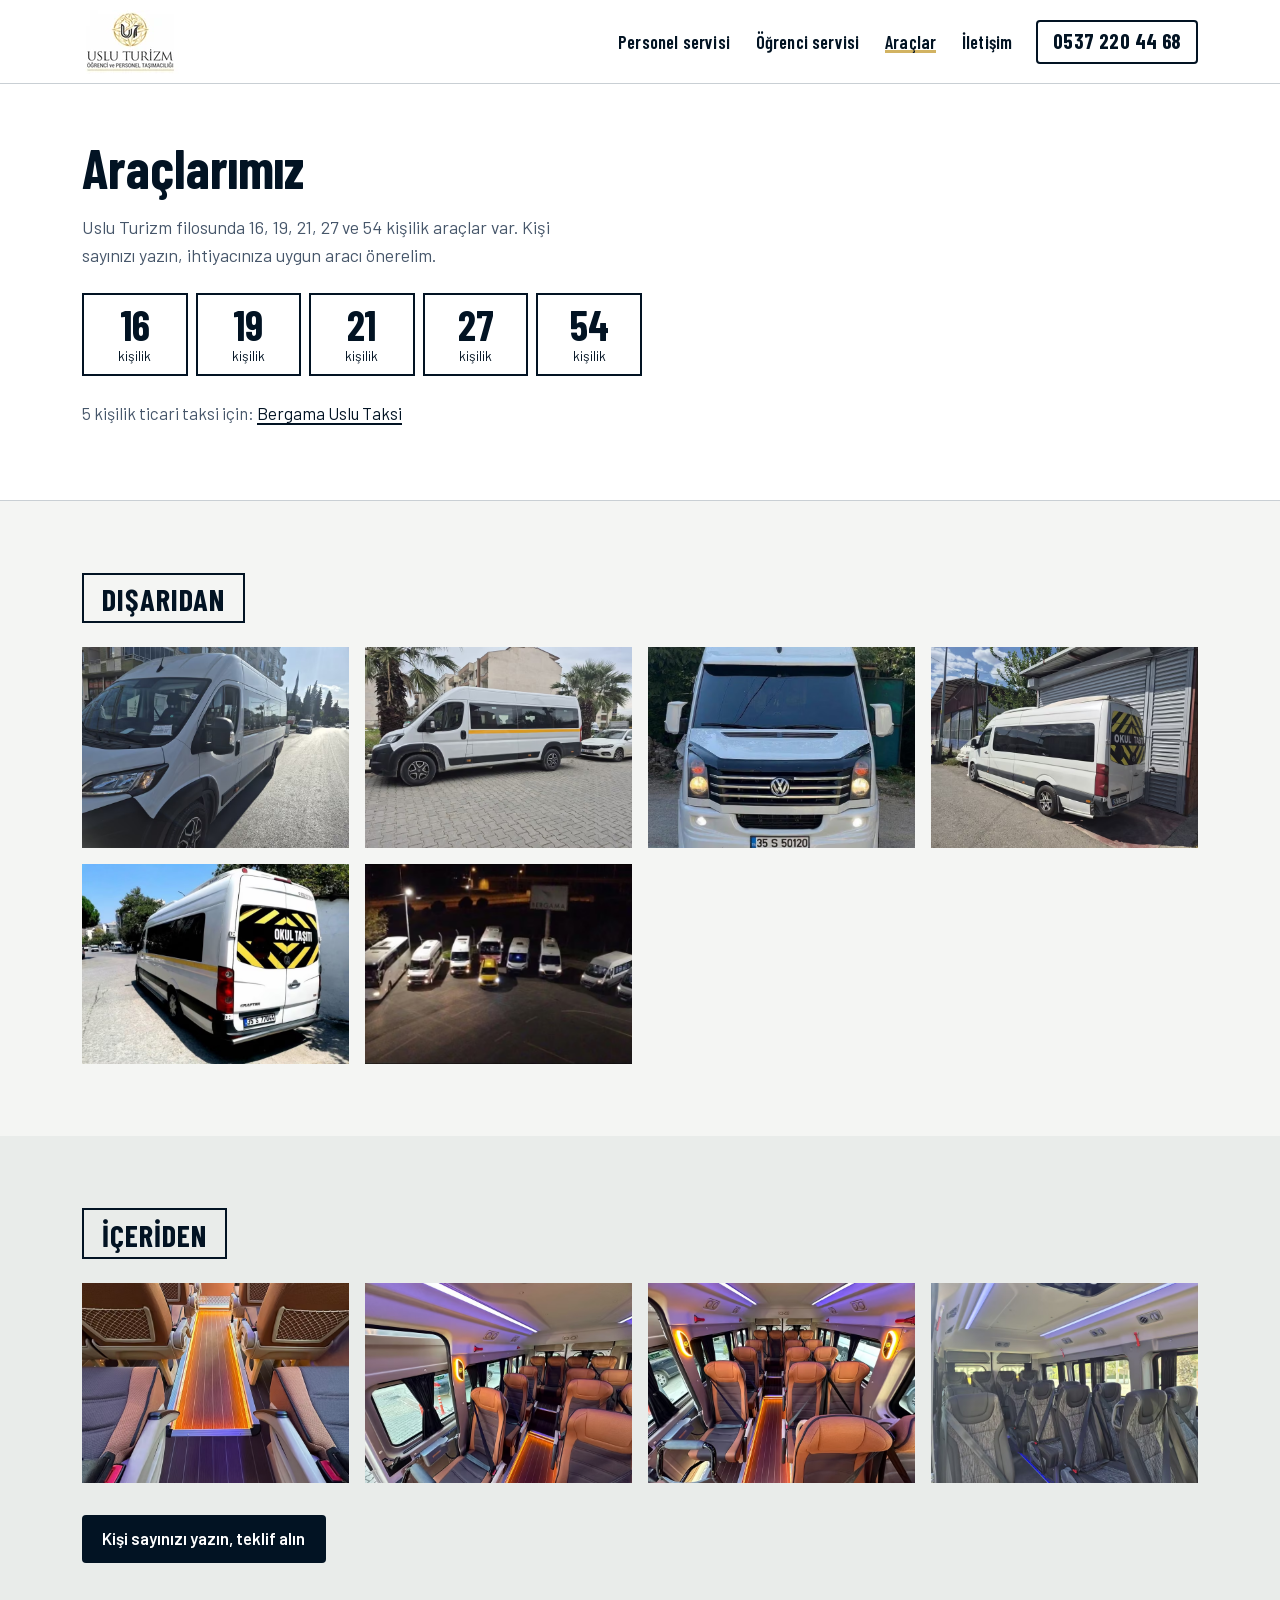
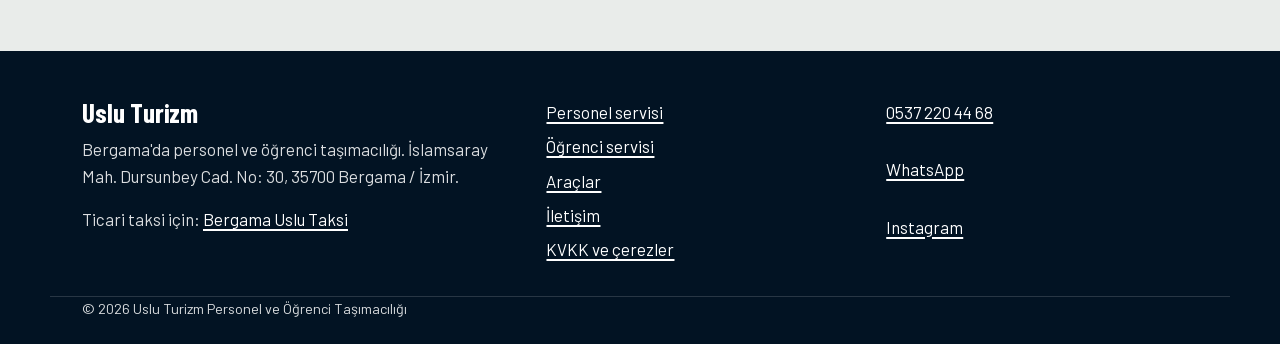
==== araclar/index.html @ 674701c5 "Telefon, unvan ve adres; form istek kimligi" ====
<!doctype html>
<html lang="tr">
<head>
<meta charset="utf-8">
<meta name="viewport" content="width=device-width, initial-scale=1">
<title>Araçlarımız: 16-54 Kişilik Servis Araçları | Uslu Turizm</title>
<meta name="description" content="Uslu Turizm filosunda 16, 19, 21, 27 ve 54 kişilik araçlar var. Araçların fotoğraflarına bakın, ihtiyacınıza göre teklif isteyin.">
<meta name="robots" content="noindex, nofollow">
<link rel="canonical" href="https://usluturizmbergama.com/araclar/">
<meta property="og:type" content="website">
<meta property="og:locale" content="tr_TR">
<meta property="og:site_name" content="Uslu Turizm">
<meta property="og:title" content="Araçlarımız: 16-54 Kişilik Servis Araçları | Uslu Turizm">
<meta property="og:description" content="Uslu Turizm filosunda 16, 19, 21, 27 ve 54 kişilik araçlar var. Araçların fotoğraflarına bakın, ihtiyacınıza göre teklif isteyin.">
<meta property="og:url" content="https://usluturizmbergama.com/araclar/">
<meta property="og:image" content="https://usluturizmbergama.com/assets/img/paylasim-1200x630.jpg">
<meta name="theme-color" content="#021323">
<link rel="icon" type="image/png" sizes="32x32" href="../assets/simge/simge-32.png">
<link rel="apple-touch-icon" href="../assets/simge/apple-touch-icon.png">
<link rel="preload" href="../assets/fonts/barlow-condensed-700-latin.woff2" as="font" type="font/woff2" crossorigin>
<link rel="stylesheet" href="../assets/fonts.css">
<link rel="stylesheet" href="../assets/site.css">


</head>
<body data-form="" data-wa="905372204468" data-etiket="">

<a class="atla" href="#icerik">İçeriğe geç</a>
<header class="ust">
  <div class="kap ust-ic">
    <a class="logo" href="../" aria-label="Uslu Turizm ana sayfa">
      <picture><source type="image/webp" srcset="../assets/img/logo-64.webp 1x, ../assets/img/logo-128.webp 2x">
      <img src="../assets/img/logo-64.png" srcset="../assets/img/logo-128.png 2x" height="64" width="97" alt="Uslu Turizm"></picture>
    </a>
    <nav class="menu" aria-label="Sayfalar"><ul><li><a href="../personel-tasimaciligi/">Personel<span class="genis-ek"> servisi</span></a></li><li><a href="../ogrenci-tasimaciligi/">Öğrenci<span class="genis-ek"> servisi</span></a></li><li><a href="../araclar/" aria-current="page">Araçlar</a></li><li><a href="../iletisim/">İletişim</a></li></ul></nav>
    <a class="ust-tel" href="tel:+905372204468" data-olcum="telefon">0537 220 44 68</a>
  </div>
</header><main id="icerik">
<div class="sayfa-ust">
  <div class="kap">
    <h1>Araçlarımız</h1>
    <p class="sayfa-giris">Uslu Turizm filosunda 16, 19, 21, 27 ve 54 kişilik araçlar var. Kişi sayınızı yazın, ihtiyacınıza uygun aracı önerelim.</p>
    <ul class="kapasiteler" aria-label="Araç kapasiteleri"><li><span class="kap-sayi">16</span><span class="kap-birim">kişilik</span></li><li><span class="kap-sayi">19</span><span class="kap-birim">kişilik</span></li><li><span class="kap-sayi">21</span><span class="kap-birim">kişilik</span></li><li><span class="kap-sayi">27</span><span class="kap-birim">kişilik</span></li><li><span class="kap-sayi">54</span><span class="kap-birim">kişilik</span></li></ul>
    <p class="taksi-not">5 kişilik ticari taksi için: <a href="https://www.bergamauslutaksi.com/">Bergama Uslu Taksi</a></p>
  </div>
</div>
<section class="bolum" aria-labelledby="dis-baslik">
  <div class="kap">
    <h2 class="levha" id="dis-baslik">Dışarıdan</h2>
    <div class="galeri"><figure><picture><source type="image/avif" srcset="../assets/img/ducato-on-800.avif 800w, ../assets/img/ducato-on-1600.avif 1600w" sizes="(min-width: 960px) 30vw, (min-width: 600px) 45vw, 100vw"><source type="image/webp" srcset="../assets/img/ducato-on-800.webp 800w, ../assets/img/ducato-on-1600.webp 1600w" sizes="(min-width: 960px) 30vw, (min-width: 600px) 45vw, 100vw"><img src="../assets/img/ducato-on-1600.jpg" srcset="../assets/img/ducato-on-800.jpg 800w, ../assets/img/ducato-on-1600.jpg 1600w" sizes="(min-width: 960px) 30vw, (min-width: 600px) 45vw, 100vw" width="1600" height="1200" alt="Beyaz Fiat Ducato servis aracı, ön çapraz görünüş" loading="lazy" decoding="async"></picture></figure><figure><picture><source type="image/avif" srcset="../assets/img/ducato-yan-800.avif 800w, ../assets/img/ducato-yan-1600.avif 1600w" sizes="(min-width: 960px) 30vw, (min-width: 600px) 45vw, 100vw"><source type="image/webp" srcset="../assets/img/ducato-yan-800.webp 800w, ../assets/img/ducato-yan-1600.webp 1600w" sizes="(min-width: 960px) 30vw, (min-width: 600px) 45vw, 100vw"><img src="../assets/img/ducato-yan-1600.jpg" srcset="../assets/img/ducato-yan-800.jpg 800w, ../assets/img/ducato-yan-1600.jpg 1600w" sizes="(min-width: 960px) 30vw, (min-width: 600px) 45vw, 100vw" width="1600" height="1200" alt="Sarı şeritli beyaz servis aracı, yan görünüş" loading="lazy" decoding="async"></picture></figure><figure><picture><source type="image/avif" srcset="../assets/img/crafter-on-800.avif 800w, ../assets/img/crafter-on-896.avif 896w" sizes="(min-width: 960px) 30vw, (min-width: 600px) 45vw, 100vw"><source type="image/webp" srcset="../assets/img/crafter-on-800.webp 800w, ../assets/img/crafter-on-896.webp 896w" sizes="(min-width: 960px) 30vw, (min-width: 600px) 45vw, 100vw"><img src="../assets/img/crafter-on-896.jpg" srcset="../assets/img/crafter-on-800.jpg 800w, ../assets/img/crafter-on-896.jpg 896w" sizes="(min-width: 960px) 30vw, (min-width: 600px) 45vw, 100vw" width="896" height="1195" alt="Beyaz Volkswagen Crafter, önden" loading="lazy" decoding="async"></picture></figure><figure><picture><source type="image/avif" srcset="../assets/img/okul-tasiti-yan-800.avif 800w, ../assets/img/okul-tasiti-yan-1600.avif 1600w" sizes="(min-width: 960px) 30vw, (min-width: 600px) 45vw, 100vw"><source type="image/webp" srcset="../assets/img/okul-tasiti-yan-800.webp 800w, ../assets/img/okul-tasiti-yan-1600.webp 1600w" sizes="(min-width: 960px) 30vw, (min-width: 600px) 45vw, 100vw"><img src="../assets/img/okul-tasiti-yan-1600.jpg" srcset="../assets/img/okul-tasiti-yan-800.jpg 800w, ../assets/img/okul-tasiti-yan-1600.jpg 1600w" sizes="(min-width: 960px) 30vw, (min-width: 600px) 45vw, 100vw" width="1600" height="1200" alt="Arka camında OKUL TAŞITI yazan Volkswagen Crafter" loading="lazy" decoding="async"></picture></figure><figure><picture><source type="image/avif" srcset="../assets/img/okul-tasiti-arka-800.avif 800w, ../assets/img/okul-tasiti-arka-1195.avif 1195w" sizes="(min-width: 960px) 30vw, (min-width: 600px) 45vw, 100vw"><source type="image/webp" srcset="../assets/img/okul-tasiti-arka-800.webp 800w, ../assets/img/okul-tasiti-arka-1195.webp 1195w" sizes="(min-width: 960px) 30vw, (min-width: 600px) 45vw, 100vw"><img src="../assets/img/okul-tasiti-arka-1195.jpg" srcset="../assets/img/okul-tasiti-arka-800.jpg 800w, ../assets/img/okul-tasiti-arka-1195.jpg 1195w" sizes="(min-width: 960px) 30vw, (min-width: 600px) 45vw, 100vw" width="1195" height="896" alt="OKUL TAŞITI levhalı Volkswagen Crafter, arkadan" loading="lazy" decoding="async"></picture></figure><figure><picture><source type="image/avif" srcset="../assets/img/filo-gece-800.avif 800w, ../assets/img/filo-gece-1096.avif 1096w" sizes="(min-width: 960px) 30vw, (min-width: 600px) 45vw, 100vw"><source type="image/webp" srcset="../assets/img/filo-gece-800.webp 800w, ../assets/img/filo-gece-1096.webp 1096w" sizes="(min-width: 960px) 30vw, (min-width: 600px) 45vw, 100vw"><img src="../assets/img/filo-gece-1096.jpg" srcset="../assets/img/filo-gece-800.jpg 800w, ../assets/img/filo-gece-1096.jpg 1096w" sizes="(min-width: 960px) 30vw, (min-width: 600px) 45vw, 100vw" width="1096" height="620" alt="Gece Bergama tabelası önünde dizili servis araçları ve otobüs" loading="lazy" decoding="async"></picture></figure></div>
  </div>
</section>
<section class="bolum bolum--gri" aria-labelledby="ic-baslik">
  <div class="kap">
    <h2 class="levha" id="ic-baslik">İçeriden</h2>
    <div class="galeri"><figure><picture><source type="image/avif" srcset="../assets/img/ic-koridor-800.avif 800w, ../assets/img/ic-koridor-1600.avif 1600w" sizes="(min-width: 960px) 30vw, (min-width: 600px) 45vw, 100vw"><source type="image/webp" srcset="../assets/img/ic-koridor-800.webp 800w, ../assets/img/ic-koridor-1600.webp 1600w" sizes="(min-width: 960px) 30vw, (min-width: 600px) 45vw, 100vw"><img src="../assets/img/ic-koridor-1600.jpg" srcset="../assets/img/ic-koridor-800.jpg 800w, ../assets/img/ic-koridor-1600.jpg 1600w" sizes="(min-width: 960px) 30vw, (min-width: 600px) 45vw, 100vw" width="1600" height="1200" alt="Turuncu deri koltuklu araç içi, koridordan" loading="lazy" decoding="async"></picture></figure><figure><picture><source type="image/avif" srcset="../assets/img/ic-koltuklar-800.avif 800w, ../assets/img/ic-koltuklar-1600.avif 1600w" sizes="(min-width: 960px) 30vw, (min-width: 600px) 45vw, 100vw"><source type="image/webp" srcset="../assets/img/ic-koltuklar-800.webp 800w, ../assets/img/ic-koltuklar-1600.webp 1600w" sizes="(min-width: 960px) 30vw, (min-width: 600px) 45vw, 100vw"><img src="../assets/img/ic-koltuklar-1600.jpg" srcset="../assets/img/ic-koltuklar-800.jpg 800w, ../assets/img/ic-koltuklar-1600.jpg 1600w" sizes="(min-width: 960px) 30vw, (min-width: 600px) 45vw, 100vw" width="1600" height="1200" alt="Turuncu deri koltuklar ve tavan aydınlatması" loading="lazy" decoding="async"></picture></figure><figure><picture><source type="image/avif" srcset="../assets/img/ic-arka-800.avif 800w, ../assets/img/ic-arka-1600.avif 1600w" sizes="(min-width: 960px) 30vw, (min-width: 600px) 45vw, 100vw"><source type="image/webp" srcset="../assets/img/ic-arka-800.webp 800w, ../assets/img/ic-arka-1600.webp 1600w" sizes="(min-width: 960px) 30vw, (min-width: 600px) 45vw, 100vw"><img src="../assets/img/ic-arka-1600.jpg" srcset="../assets/img/ic-arka-800.jpg 800w, ../assets/img/ic-arka-1600.jpg 1600w" sizes="(min-width: 960px) 30vw, (min-width: 600px) 45vw, 100vw" width="1600" height="1200" alt="Araç içi, arka sıralara doğru" loading="lazy" decoding="async"></picture></figure><figure><picture><source type="image/avif" srcset="../assets/img/ic-kumas-800.avif 800w, ../assets/img/ic-kumas-1600.avif 1600w" sizes="(min-width: 960px) 30vw, (min-width: 600px) 45vw, 100vw"><source type="image/webp" srcset="../assets/img/ic-kumas-800.webp 800w, ../assets/img/ic-kumas-1600.webp 1600w" sizes="(min-width: 960px) 30vw, (min-width: 600px) 45vw, 100vw"><img src="../assets/img/ic-kumas-1600.jpg" srcset="../assets/img/ic-kumas-800.jpg 800w, ../assets/img/ic-kumas-1600.jpg 1600w" sizes="(min-width: 960px) 30vw, (min-width: 600px) 45vw, 100vw" width="1600" height="1200" alt="Gri kumaş koltuklu araç içi" loading="lazy" decoding="async"></picture></figure></div>
    <p class="galeri-son"><a class="dugme dugme--koyu" href="../iletisim/">Kişi sayınızı yazın, teklif alın</a></p>
  </div>
</section>
</main>
<footer class="alt">
  <div class="kap alt-ic">
    <div class="alt-firma">
      <p class="alt-ad">Uslu Turizm</p>
      <p>Bergama'da personel ve öğrenci taşımacılığı. İslamsaray Mah. Dursunbey Cad. No: 30, 35700 Bergama / İzmir.</p>
      <p>Ticari taksi için: <a href="https://www.bergamauslutaksi.com/">Bergama Uslu Taksi</a></p>
    </div>
    <nav aria-label="Alt menü"><ul class="alt-liste"><li><a href="../personel-tasimaciligi/">Personel servisi</a></li><li><a href="../ogrenci-tasimaciligi/">Öğrenci servisi</a></li><li><a href="../araclar/">Araçlar</a></li><li><a href="../iletisim/">İletişim</a></li><li><a href="../kvkk/">KVKK ve çerezler</a></li></ul></nav>
    <ul class="alt-liste">
      <li><a href="tel:+905372204468" data-olcum="telefon">0537 220 44 68</a></li>
      <li><a href="https://wa.me/905372204468?text=Merhaba%2C%20servis%20i%C3%A7in%20teklif%20almak%20istiyorum." data-olcum="whatsapp" rel="noopener">WhatsApp</a></li>
      <li><a href="https://www.instagram.com/usluturizmbergama/" rel="noopener">Instagram</a></li>
    </ul>
  </div>
  <p class="kap alt-telif">© 2026 Uslu Turizm Personel ve Öğrenci Taşımacılığı</p>
</footer>
<div class="cubuk" aria-label="Hızlı iletişim">
  <a href="tel:+905372204468" data-olcum="telefon">Ara</a>
  <a href="https://wa.me/905372204468?text=Merhaba%2C%20servis%20i%C3%A7in%20teklif%20almak%20istiyorum." data-olcum="whatsapp" rel="noopener">WhatsApp</a>
  <a href="../iletisim/">Teklif iste</a>
</div>
<div class="cerez" data-cerez hidden role="dialog" aria-labelledby="cerez-baslik">
  <p id="cerez-baslik">Reklamlarımızın sonucunu ölçmek için Google çerezleri kullanıyoruz. Kabul ederseniz yazılır, reddederseniz yazılmaz. <a href="../kvkk/#cerezler">Ayrıntı</a></p>
  <div class="cerez-dugmeler"><button type="button" class="dugme dugme--koyu" data-cerez-secim="kabul">Kabul et</button>
  <button type="button" class="dugme dugme--cizgi-koyu" data-cerez-secim="red">Reddet</button></div>
</div>
<script src="../assets/site.js" defer></script>
</body>
</html>
---- assets/fonts.css ----
/* latin-ext */
@font-face {
  font-family: 'Barlow';
  font-style: normal;
  font-weight: 400;
  font-display: swap;
  src: url(fonts/barlow-400-latin-ext.woff2) format('woff2');
  unicode-range: U+0100-02BA, U+02BD-02C5, U+02C7-02CC, U+02CE-02D7, U+02DD-02FF, U+0304, U+0308, U+0329, U+1D00-1DBF, U+1E00-1E9F, U+1EF2-1EFF, U+2020, U+20A0-20AB, U+20AD-20C4, U+2113, U+2C60-2C7F, U+A720-A7FF;
}
/* latin */
@font-face {
  font-family: 'Barlow';
  font-style: normal;
  font-weight: 400;
  font-display: swap;
  src: url(fonts/barlow-400-latin.woff2) format('woff2');
  unicode-range: U+0000-00FF, U+0131, U+0152-0153, U+02BB-02BC, U+02C6, U+02DA, U+02DC, U+0304, U+0308, U+0329, U+2000-206F, U+20AC, U+2122, U+2191, U+2193, U+2212, U+2215, U+FEFF, U+FFFD;
}
/* latin-ext */
@font-face {
  font-family: 'Barlow';
  font-style: normal;
  font-weight: 500;
  font-display: swap;
  src: url(fonts/barlow-500-latin-ext.woff2) format('woff2');
  unicode-range: U+0100-02BA, U+02BD-02C5, U+02C7-02CC, U+02CE-02D7, U+02DD-02FF, U+0304, U+0308, U+0329, U+1D00-1DBF, U+1E00-1E9F, U+1EF2-1EFF, U+2020, U+20A0-20AB, U+20AD-20C4, U+2113, U+2C60-2C7F, U+A720-A7FF;
}
/* latin */
@font-face {
  font-family: 'Barlow';
  font-style: normal;
  font-weight: 500;
  font-display: swap;
  src: url(fonts/barlow-500-latin.woff2) format('woff2');
  unicode-range: U+0000-00FF, U+0131, U+0152-0153, U+02BB-02BC, U+02C6, U+02DA, U+02DC, U+0304, U+0308, U+0329, U+2000-206F, U+20AC, U+2122, U+2191, U+2193, U+2212, U+2215, U+FEFF, U+FFFD;
}
/* latin-ext */
@font-face {
  font-family: 'Barlow';
  font-style: normal;
  font-weight: 600;
  font-display: swap;
  src: url(fonts/barlow-600-latin-ext.woff2) format('woff2');
  unicode-range: U+0100-02BA, U+02BD-02C5, U+02C7-02CC, U+02CE-02D7, U+02DD-02FF, U+0304, U+0308, U+0329, U+1D00-1DBF, U+1E00-1E9F, U+1EF2-1EFF, U+2020, U+20A0-20AB, U+20AD-20C4, U+2113, U+2C60-2C7F, U+A720-A7FF;
}
/* latin */
@font-face {
  font-family: 'Barlow';
  font-style: normal;
  font-weight: 600;
  font-display: swap;
  src: url(fonts/barlow-600-latin.woff2) format('woff2');
  unicode-range: U+0000-00FF, U+0131, U+0152-0153, U+02BB-02BC, U+02C6, U+02DA, U+02DC, U+0304, U+0308, U+0329, U+2000-206F, U+20AC, U+2122, U+2191, U+2193, U+2212, U+2215, U+FEFF, U+FFFD;
}
/* latin-ext */
@font-face {
  font-family: 'Barlow Condensed';
  font-style: normal;
  font-weight: 600;
  font-display: swap;
  src: url(fonts/barlow-condensed-600-latin-ext.woff2) format('woff2');
  unicode-range: U+0100-02BA, U+02BD-02C5, U+02C7-02CC, U+02CE-02D7, U+02DD-02FF, U+0304, U+0308, U+0329, U+1D00-1DBF, U+1E00-1E9F, U+1EF2-1EFF, U+2020, U+20A0-20AB, U+20AD-20C4, U+2113, U+2C60-2C7F, U+A720-A7FF;
}
/* latin */
@font-face {
  font-family: 'Barlow Condensed';
  font-style: normal;
  font-weight: 600;
  font-display: swap;
  src: url(fonts/barlow-condensed-600-latin.woff2) format('woff2');
  unicode-range: U+0000-00FF, U+0131, U+0152-0153, U+02BB-02BC, U+02C6, U+02DA, U+02DC, U+0304, U+0308, U+0329, U+2000-206F, U+20AC, U+2122, U+2191, U+2193, U+2212, U+2215, U+FEFF, U+FFFD;
}
/* latin-ext */
@font-face {
  font-family: 'Barlow Condensed';
  font-style: normal;
  font-weight: 700;
  font-display: swap;
  src: url(fonts/barlow-condensed-700-latin-ext.woff2) format('woff2');
  unicode-range: U+0100-02BA, U+02BD-02C5, U+02C7-02CC, U+02CE-02D7, U+02DD-02FF, U+0304, U+0308, U+0329, U+1D00-1DBF, U+1E00-1E9F, U+1EF2-1EFF, U+2020, U+20A0-20AB, U+20AD-20C4, U+2113, U+2C60-2C7F, U+A720-A7FF;
}
/* latin */
@font-face {
  font-family: 'Barlow Condensed';
  font-style: normal;
  font-weight: 700;
  font-display: swap;
  src: url(fonts/barlow-condensed-700-latin.woff2) format('woff2');
  unicode-range: U+0000-00FF, U+0131, U+0152-0153, U+02BB-02BC, U+02C6, U+02DA, U+02DC, U+0304, U+0308, U+0329, U+2000-206F, U+20AC, U+2122, U+2191, U+2193, U+2212, U+2215, U+FEFF, U+FFFD;
}
---- assets/site.css ----
/* Uslu Turizm. Renkler logo dosyalarından ölçüldü: lacivert #021323 (kapak zemini), altın #D2B362 (amblem). */
:root {
  --lacivert: #021323;
  --lacivert-2: #0d2944;
  --altin: #d2b362;
  --altin-koyu: #8c6b1f;
  --zemin: #f4f5f3;
  --zemin-2: #e9ecea;
  --beyaz: #ffffff;
  --cizgi: #c9cfd4;
  --metin-2: #46566a;
  --hata: #a4161a;
  --kosul: "Barlow Condensed", "Arial Narrow", sans-serif;
  --govde: "Barlow", system-ui, -apple-system, "Segoe UI", sans-serif;
}

*, *::before, *::after { box-sizing: border-box; }
html { -webkit-text-size-adjust: 100%; }
body {
  margin: 0;
  font: 400 1.0625rem/1.6 var(--govde);
  color: var(--lacivert);
  background: var(--zemin);
  padding-bottom: 56px;
}
img { display: block; max-width: 100%; height: auto; }
picture { display: block; }
a { color: var(--lacivert); text-decoration-thickness: 1.5px; text-underline-offset: 3px; }
a:hover { color: var(--lacivert-2); }
:focus-visible { outline: 3px solid var(--altin-koyu); outline-offset: 2px; }
h1, h2, h3 { margin: 0; }
p { margin: 0 0 1rem; }

.kap { width: 100%; max-width: 1180px; margin: 0 auto; padding: 0 20px; }

.atla {
  position: absolute; left: 12px; top: -60px; z-index: 50;
  background: var(--lacivert); color: var(--beyaz); padding: .6rem 1rem;
}
.atla:focus { top: 12px; color: var(--beyaz); }

/* Üst */
.ust { background: var(--beyaz); border-bottom: 1px solid var(--cizgi); }
.ust-ic { display: flex; flex-wrap: wrap; align-items: center; gap: .25rem 1.5rem; padding-top: .5rem; padding-bottom: .25rem; }
.logo img { height: 52px; width: auto; }
.menu { order: 3; width: 100%; overflow-x: auto; }
.menu ul { display: flex; gap: 1.25rem; margin: 0; padding: 0 0 .35rem; list-style: none; white-space: nowrap; }
.menu a { font: 600 1.15rem/2.4 var(--kosul); text-decoration: none; letter-spacing: .01em; }
.menu a[aria-current="page"] { box-shadow: inset 0 -3px 0 var(--altin); }
.menu a:hover { box-shadow: inset 0 -3px 0 var(--lacivert); }
.genis-ek { display: none; }
.ust-tel { display: none; }

/* Düğmeler */
.dugme {
  display: inline-flex; align-items: center; justify-content: center;
  min-height: 48px; padding: .65rem 1.15rem;
  font: 600 1.05rem/1.15 var(--govde); text-decoration: none; text-align: center;
  border: 2px solid transparent; border-radius: 4px; cursor: pointer;
}
.dugme--altin { background: var(--altin); color: var(--lacivert); }
.dugme--altin:hover { background: #e0c57c; color: var(--lacivert); }
.dugme--koyu { background: var(--lacivert); color: var(--beyaz); }
.dugme--koyu:hover { background: var(--lacivert-2); color: var(--beyaz); }
.dugme--cizgi { border-color: rgba(255, 255, 255, .55); color: var(--beyaz); }
.dugme--cizgi:hover { border-color: var(--beyaz); color: var(--beyaz); }
.dugme--cizgi-koyu { border-color: var(--lacivert); color: var(--lacivert); background: transparent; }
.dugme--cizgi-koyu:hover { background: var(--lacivert); color: var(--beyaz); }
.dugme--genis { width: 100%; }
.dugme[disabled] { opacity: .6; cursor: progress; }
.eylemler { display: flex; flex-wrap: wrap; gap: .75rem; margin-top: 1.5rem; }

/* Levha: bölüm başlığı, servis aracının camındaki güzergah levhası gibi */
.levha {
  display: inline-block; margin-bottom: 1.5rem;
  padding: .32em .6em .22em;
  border: 2px solid currentColor;
  font: 700 clamp(1.45rem, 2.4vw, 1.9rem)/1 var(--kosul);
  letter-spacing: .03em; text-transform: uppercase;
}

/* Giriş */
.giris { background: var(--lacivert); color: var(--beyaz); }
.giris-foto img { width: 100%; aspect-ratio: 16 / 10; object-fit: cover; }
.giris-metin { padding: 1.75rem 20px 1.5rem; }
.giris h1 {
  font: 700 clamp(2.4rem, 5vw, 4.1rem)/1.02 var(--kosul);
  letter-spacing: .005em; max-width: 17ch;
}
.giris-alt { margin-top: 1rem; max-width: 52ch; color: rgba(255, 255, 255, .86); font-size: 1.125rem; }
.giris-hat { padding: 0 20px; border-top: 1px solid rgba(255, 255, 255, .14); }

/* Güzergah şeridi */
.hat { padding: 1.1rem 0 1.4rem; }
.hat-baslik { margin: 0 0 .8rem; font-size: .95rem; color: rgba(255, 255, 255, .72); }
.duraklar { position: relative; display: grid; grid-template-columns: repeat(4, 1fr); margin: 0; padding: 0; list-style: none; }
.duraklar::before {
  content: ""; position: absolute; top: 11px; left: 12.5%; right: 12.5%;
  height: 4px; background: var(--altin);
}
.durak a { display: flex; flex-direction: column; align-items: center; gap: .55rem; padding: 0 .2rem .2rem; color: inherit; text-decoration: none; }
.nokta {
  position: relative; z-index: 1;
  width: 26px; height: 26px; border-radius: 50%;
  background: var(--lacivert); border: 5px solid var(--altin);
}
.durak:first-child .nokta { background: var(--altin); }
.durak-ad { font: 600 1.15rem/1 var(--kosul); letter-spacing: .04em; text-transform: uppercase; }
.durak a:hover .nokta, .durak a:focus-visible .nokta { background: var(--altin); }
.durak a:hover .durak-ad { text-decoration: underline; text-underline-offset: 5px; }
.durak a:focus-visible { outline-color: var(--altin); }
.hat--acik { color: var(--lacivert); }
.hat--acik .hat-baslik { color: var(--metin-2); }
.hat--acik .nokta { background: var(--beyaz); }
.hat--acik .durak:first-child .nokta,
.hat--acik .durak a:hover .nokta { background: var(--altin); }

/* Bölümler */
.bolum { padding: 3.25rem 0; }
.bolum--koyu { background: var(--lacivert); color: var(--beyaz); }
.bolum--koyu .levha { border-color: var(--altin); }
.bolum--gri { background: var(--zemin-2); }
.koyu-link { color: var(--beyaz); font-weight: 600; }
.koyu-link:hover { color: var(--altin); }

.hizmetler { display: grid; gap: 2rem; }
.hizmet img { width: 100%; aspect-ratio: 4 / 3; object-fit: cover; }
.hizmet h3 { margin: 1rem 0 .4rem; font: 700 1.7rem/1.1 var(--kosul); }
.hizmet h3 a { text-decoration: none; }
.hizmet h3 a:hover { text-decoration: underline; }
.hizmet p { color: var(--metin-2); max-width: 46ch; }

.filo { display: grid; gap: 2rem; align-items: center; }
.filo-foto { margin: 0; }
.filo-foto img { width: 100%; }

.kapasiteler { display: grid; grid-template-columns: repeat(5, 1fr); gap: .5rem; margin: 1.5rem 0; padding: 0; list-style: none; max-width: 560px; }
.kapasiteler li { display: flex; flex-direction: column; align-items: center; padding: .55rem .25rem .45rem; border: 2px solid currentColor; }
.bolum--koyu .kapasiteler li { border-color: var(--altin); }
.kap-sayi { font: 700 clamp(1.9rem, 4vw, 2.6rem)/1 var(--kosul); }
.kap-birim { font-size: .85rem; }

.adimlar { display: grid; gap: 1.75rem; margin: 0; padding: 0; list-style: none; counter-reset: adim; }
.adimlar li { counter-increment: adim; padding-top: 1rem; border-top: 3px solid var(--lacivert); }
.adimlar li::before { content: counter(adim); display: block; font: 700 2.6rem/1 var(--kosul); color: var(--altin-koyu); margin-bottom: .4rem; }
.adimlar h3 { font: 700 1.5rem/1.15 var(--kosul); margin-bottom: .35rem; }
.adimlar p { color: var(--metin-2); margin: 0; }

/* Teklif formu */
.teklif-alani { padding: 3.25rem 0; background: var(--zemin-2); }
.teklif-kutu { max-width: 760px; margin: 0 auto; padding: clamp(1.25rem, 3vw, 2.25rem); background: var(--beyaz); border: 1px solid var(--cizgi); }
.teklif-alani > .teklif-kutu { margin: 0 20px; }
.teklif-giris { color: var(--metin-2); }
.alan { display: block; margin: 0 0 1rem; }
.alan > span, .secimler legend { display: block; margin-bottom: .3rem; font-weight: 500; font-size: .98rem; }
.zorunlu { font-weight: 500; color: var(--metin-2); }
.alan input, .alan textarea {
  width: 100%; min-height: 48px; padding: .6rem .75rem;
  font: 400 1.05rem/1.4 var(--govde); color: var(--lacivert);
  background: var(--beyaz); border: 1.5px solid #8e99a4; border-radius: 4px;
}
.alan textarea { resize: vertical; }
.alan input:focus, .alan textarea:focus { border-color: var(--lacivert); outline: 3px solid rgba(210, 179, 98, .55); outline-offset: 0; }
.alan input::placeholder, .alan textarea::placeholder { color: #7a8591; }
.alan input[aria-invalid="true"] { border-color: var(--hata); }
.secimler { border: 0; padding: 0; }
.secim { display: inline-flex; align-items: center; gap: .45rem; min-height: 44px; margin-right: 1.25rem; }
.secim input, .onay input { width: 20px; height: 20px; accent-color: var(--lacivert); margin: 0; }
.onay { display: flex; align-items: flex-start; gap: .6rem; margin: .5rem 0 .25rem; font-size: .98rem; }
.onay input { flex: 0 0 auto; margin-top: .2rem; }
.hata { display: block; margin-top: .3rem; color: var(--hata); font-size: .95rem; font-weight: 500; }
.hata[hidden] { display: none; }
.bal { position: absolute; left: -10000px; width: 1px; height: 1px; overflow: hidden; }
.teklif .dugme--genis { margin-top: 1rem; }
.form-durum { margin: .75rem 0 0; min-height: 1.6em; color: var(--metin-2); }
.sonuc { padding: 1.25rem 1.25rem 1.4rem; border-left: 5px solid var(--altin); background: var(--zemin); }
.sonuc h3 { font: 700 1.6rem/1.15 var(--kosul); margin-bottom: .5rem; }
.sonuc:focus { outline: none; }

/* İç sayfaların üstü */
.sayfa-ust { padding: 2.5rem 0 2.75rem; background: var(--beyaz); border-bottom: 1px solid var(--cizgi); }
.sayfa-ust h1 { font: 700 clamp(2.2rem, 4.4vw, 3.4rem)/1.04 var(--kosul); margin-bottom: 1rem; max-width: 18ch; }
.sayfa-ust-metin p, .sayfa-giris { max-width: 56ch; color: var(--metin-2); font-size: 1.1rem; }
.sayfa-ust-ic { display: grid; gap: 2rem; align-items: start; }
.sayfa-ust .teklif-alani { padding: 0; background: none; }
.sayfa-ust .teklif-kutu { margin: 0; max-width: none; background: var(--zemin); }
.sayfa-ust-foto img { width: 100%; aspect-ratio: 4 / 3; object-fit: cover; }
.taksi-not { margin-top: 1rem; color: var(--metin-2); }
.yan-foto { display: none; margin-top: 1.5rem; }

.bolgeler { display: grid; gap: 0 3rem; padding-top: 1rem; padding-bottom: 2.5rem; }
.bolge { padding: 2rem 0 .5rem; border-top: 2px solid var(--lacivert); scroll-margin-top: 1rem; }
.bolge:first-child { border-top-color: transparent; }
.bolge p { max-width: 58ch; }
.bolge:target .levha { background: var(--altin); border-color: var(--altin); }

.plan { display: grid; gap: 1.25rem; margin: 0 0 1rem; }
.plan dt { font: 700 1.5rem/1.1 var(--kosul); }
.plan dd { margin: .3rem 0 0; color: var(--metin-2); }

.galeri { display: grid; gap: 1rem; grid-template-columns: repeat(auto-fill, minmax(260px, 1fr)); }
.galeri figure { margin: 0; }
.galeri img { width: 100%; aspect-ratio: 4 / 3; object-fit: cover; }
.galeri-son { margin-top: 2rem; }

.iletisim { margin: 1.5rem 0 0; display: grid; gap: .85rem; }
.iletisim dt { font: 700 1.15rem/1.2 var(--kosul); letter-spacing: .02em; }
.iletisim dd { margin: 0; font-size: 1.1rem; }

.metin-sayfa { max-width: 760px; padding-top: 2.5rem; padding-bottom: 3rem; }
.metin-sayfa h1 { font: 700 clamp(2rem, 4vw, 3rem)/1.05 var(--kosul); margin-bottom: 1.25rem; }
.metin-sayfa h2 { font: 700 1.45rem/1.2 var(--kosul); margin: 2rem 0 .5rem; scroll-margin-top: 1rem; }

/* Alt */
.alt { background: var(--lacivert); color: rgba(255, 255, 255, .86); padding: 3rem 0 1.5rem; }
.alt a { color: var(--beyaz); }
.alt a:hover { color: var(--altin); }
.alt-ic { display: grid; gap: 1.75rem; }
.alt-ad { font: 700 1.7rem/1 var(--kosul); color: var(--beyaz); margin-bottom: .6rem; }
.alt-liste { margin: 0; padding: 0; list-style: none; display: grid; gap: .45rem; }
.alt-telif { margin-top: 2rem; padding-top: 1rem; border-top: 1px solid rgba(255, 255, 255, .15); font-size: .9rem; }

/* Mobil iletişim çubuğu */
.cubuk {
  position: fixed; left: 0; right: 0; bottom: 0; z-index: 40;
  display: grid; grid-template-columns: 1fr 1fr 1.2fr;
  background: var(--lacivert); border-top: 1px solid rgba(255, 255, 255, .2);
}
.cubuk a {
  display: flex; align-items: center; justify-content: center; min-height: 56px;
  color: var(--beyaz); font-weight: 600; text-decoration: none;
}
.cubuk a + a { border-left: 1px solid rgba(255, 255, 255, .2); }
.cubuk a:last-child { background: var(--altin); color: var(--lacivert); }
.cubuk a:focus-visible { outline-color: var(--altin); outline-offset: -4px; }

/* Çerez bandı */
.cerez {
  position: fixed; left: 0; right: 0; bottom: 56px; z-index: 45;
  padding: 1rem 20px; background: var(--beyaz); border-top: 3px solid var(--lacivert);
}
.cerez p { margin: 0 0 .75rem; max-width: 70ch; }
.cerez-dugmeler { display: flex; gap: .75rem; }

@media (min-width: 600px) {
  .alan-cift { display: grid; grid-template-columns: 1fr 1fr; gap: 0 1rem; }
  .giris-metin, .giris-hat { padding-left: 32px; padding-right: 32px; }
  .kap { padding: 0 32px; }
  .teklif-alani > .teklif-kutu { margin: 0 auto; }
}

@media (min-width: 760px) {
  .hizmetler { grid-template-columns: 1fr 1fr; }
  .adimlar { grid-template-columns: repeat(3, 1fr); gap: 2rem; }
  .plan { grid-template-columns: repeat(3, 1fr); gap: 2rem; }
  .bolgeler { grid-template-columns: 1fr 1fr; }
  .bolge:nth-child(2) { border-top-color: transparent; }
  .alt-ic { grid-template-columns: 1.4fr 1fr 1fr; }
  .galeri--iki { grid-template-columns: 1fr 1fr; }
  .durak-ad { font-size: 1.35rem; }
  .cerez { display: flex; align-items: center; gap: 1.5rem; }
  .cerez[hidden] { display: none; }
  .cerez p { margin: 0; }
}

@media (min-width: 960px) {
  body { padding-bottom: 0; }
  .cubuk { display: none; }
  .cerez { bottom: 0; }
  .ust-ic { flex-wrap: nowrap; padding-top: .6rem; padding-bottom: .6rem; }
  .logo img { height: 64px; }
  .menu { order: 0; width: auto; margin-left: auto; overflow: visible; }
  .menu ul { padding: 0; gap: 1.6rem; }
  .genis-ek { display: inline; }
  .ust-tel {
    display: inline-flex; align-items: center; min-height: 44px; padding: .4rem .9rem;
    font: 700 1.3rem/1 var(--kosul); letter-spacing: .02em; text-decoration: none;
    border: 2px solid var(--lacivert); border-radius: 4px;
  }
  .ust-tel:hover { background: var(--lacivert); color: var(--beyaz); }

  .giris {
    display: grid; grid-template-columns: 1.08fr 1fr;
    grid-template-areas: "metin foto" "hat foto";
  }
  .giris-foto { grid-area: foto; }
  .giris-foto picture, .giris-foto img { height: 100%; }
  .giris-foto img { aspect-ratio: auto; min-height: 520px; object-position: 18% 62%; }
  .giris-metin { grid-area: metin; align-self: center; padding: 3.5rem 3rem 2rem max(32px, calc((100vw - 1180px) / 2 + 32px)); }
  .giris-hat { grid-area: hat; padding: 0 3rem 0 max(32px, calc((100vw - 1180px) / 2 + 32px)); }
  .bolum, .teklif-alani { padding: 4.5rem 0; }
  .filo { grid-template-columns: 1fr 1.1fr; gap: 3rem; }
  .sayfa-ust { padding: 3.5rem 0; }
  .sayfa-ust-ic { grid-template-columns: 1fr 1.05fr; gap: 3.5rem; }
  .sayfa-ust-ic--foto { align-items: center; }
  .yan-foto { display: block; }
}

@media (prefers-reduced-motion: reduce) {
  *, *::before, *::after { transition: none !important; scroll-behavior: auto !important; }
}
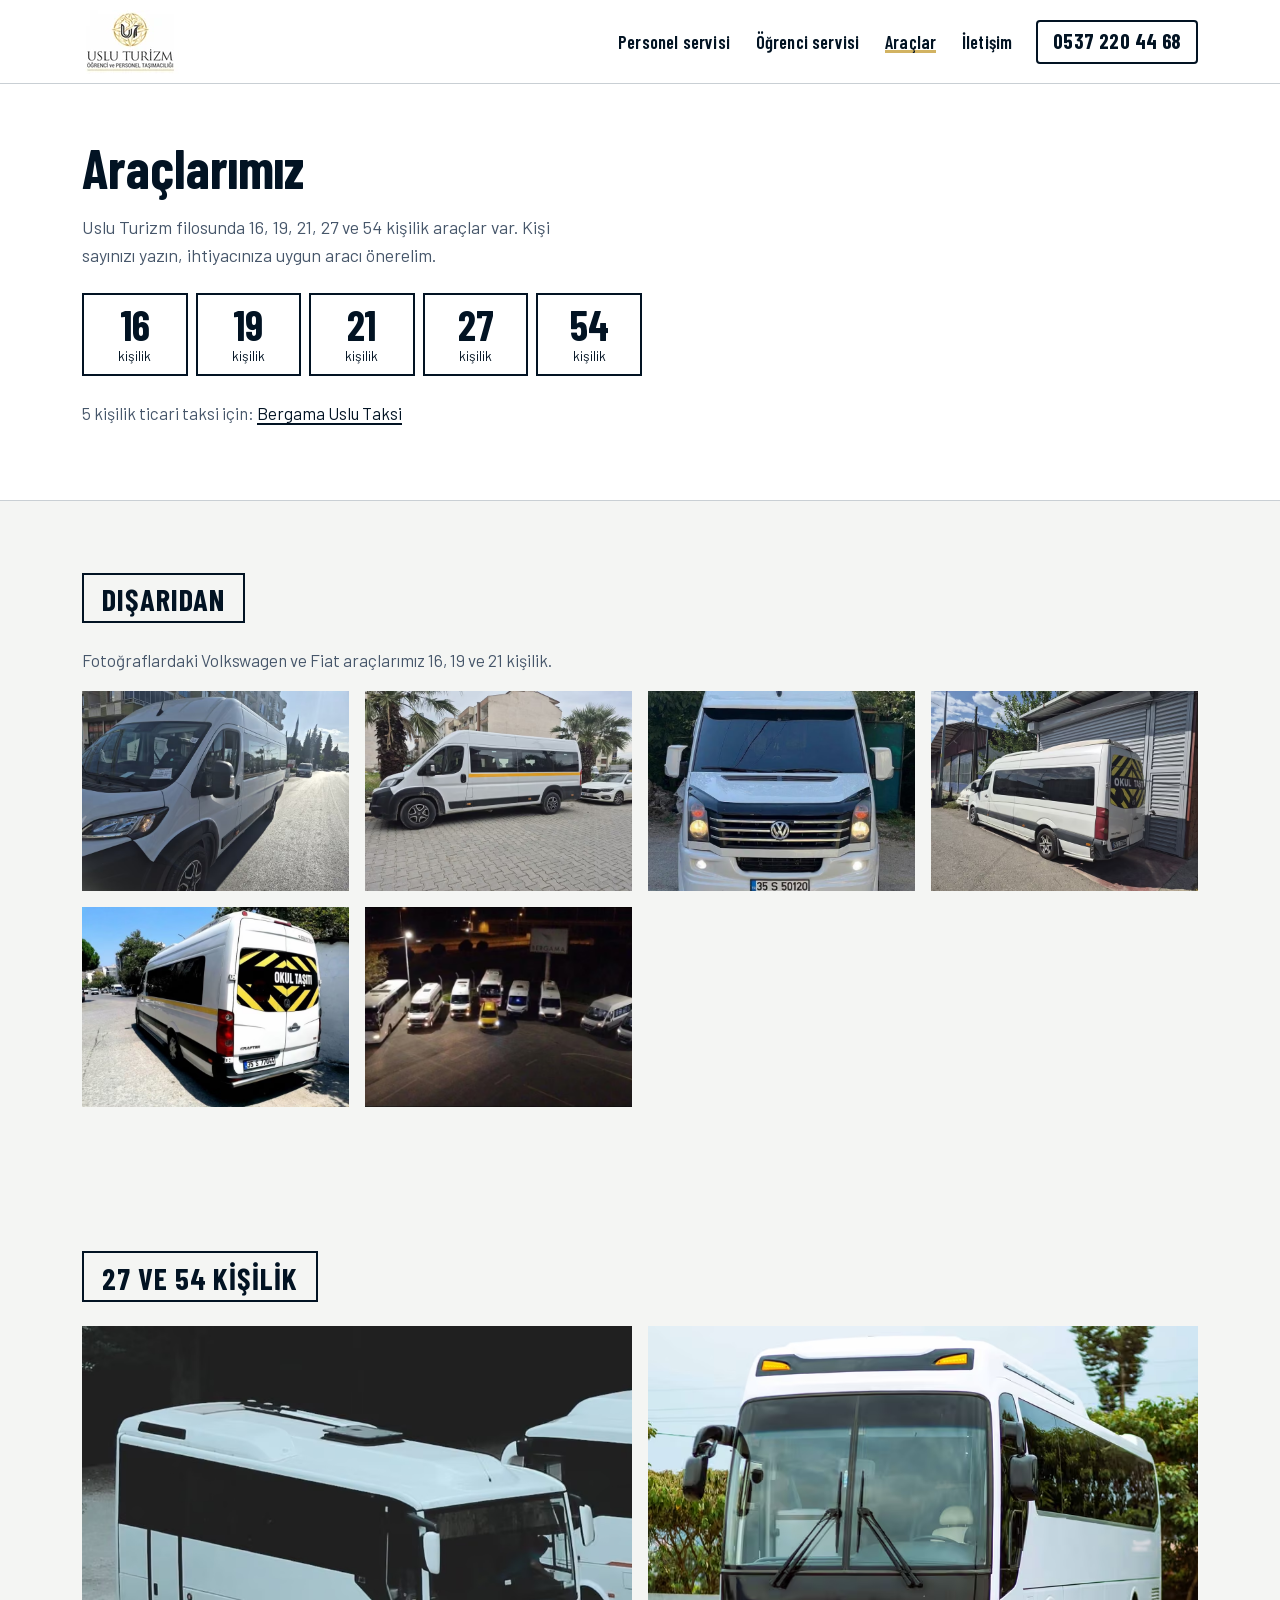
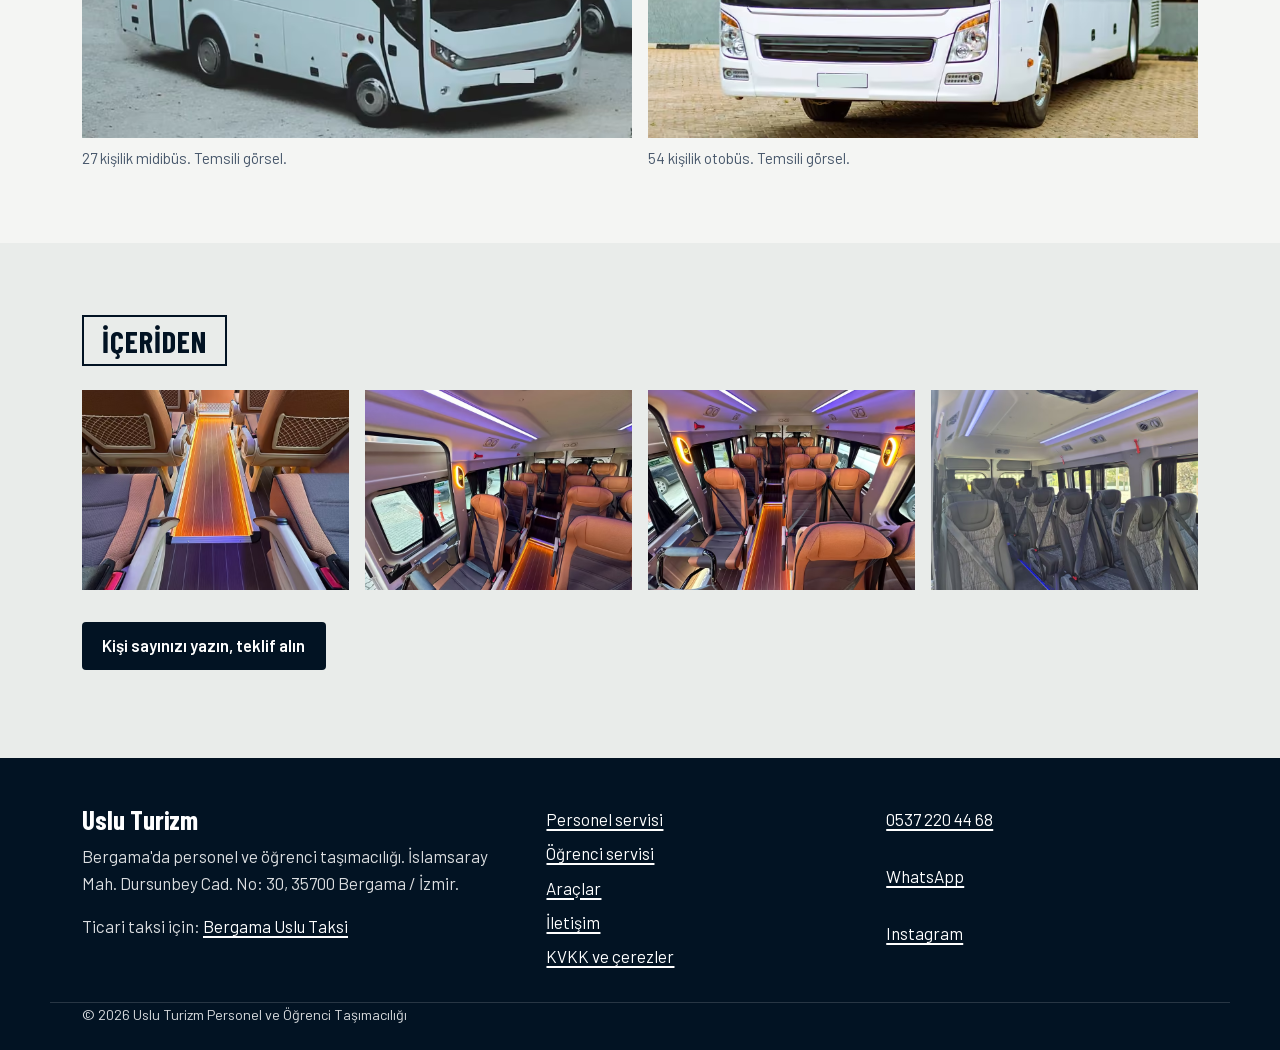
==== commit 04f4ee75: "27 ve 54 kisilik araclar icin temsili gorseller" ====
--- a/araclar/index.html
+++ b/araclar/index.html
@@ -47,7 +47,14 @@
 <section class="bolum" aria-labelledby="dis-baslik">
   <div class="kap">
     <h2 class="levha" id="dis-baslik">Dışarıdan</h2>
+    <p class="galeri-not">Fotoğraflardaki Volkswagen ve Fiat araçlarımız 16, 19 ve 21 kişilik.</p>
     <div class="galeri"><figure><picture><source type="image/avif" srcset="../assets/img/ducato-on-800.avif 800w, ../assets/img/ducato-on-1600.avif 1600w" sizes="(min-width: 960px) 30vw, (min-width: 600px) 45vw, 100vw"><source type="image/webp" srcset="../assets/img/ducato-on-800.webp 800w, ../assets/img/ducato-on-1600.webp 1600w" sizes="(min-width: 960px) 30vw, (min-width: 600px) 45vw, 100vw"><img src="../assets/img/ducato-on-1600.jpg" srcset="../assets/img/ducato-on-800.jpg 800w, ../assets/img/ducato-on-1600.jpg 1600w" sizes="(min-width: 960px) 30vw, (min-width: 600px) 45vw, 100vw" width="1600" height="1200" alt="Beyaz Fiat Ducato servis aracı, ön çapraz görünüş" loading="lazy" decoding="async"></picture></figure><figure><picture><source type="image/avif" srcset="../assets/img/ducato-yan-800.avif 800w, ../assets/img/ducato-yan-1600.avif 1600w" sizes="(min-width: 960px) 30vw, (min-width: 600px) 45vw, 100vw"><source type="image/webp" srcset="../assets/img/ducato-yan-800.webp 800w, ../assets/img/ducato-yan-1600.webp 1600w" sizes="(min-width: 960px) 30vw, (min-width: 600px) 45vw, 100vw"><img src="../assets/img/ducato-yan-1600.jpg" srcset="../assets/img/ducato-yan-800.jpg 800w, ../assets/img/ducato-yan-1600.jpg 1600w" sizes="(min-width: 960px) 30vw, (min-width: 600px) 45vw, 100vw" width="1600" height="1200" alt="Sarı şeritli beyaz servis aracı, yan görünüş" loading="lazy" decoding="async"></picture></figure><figure><picture><source type="image/avif" srcset="../assets/img/crafter-on-800.avif 800w, ../assets/img/crafter-on-896.avif 896w" sizes="(min-width: 960px) 30vw, (min-width: 600px) 45vw, 100vw"><source type="image/webp" srcset="../assets/img/crafter-on-800.webp 800w, ../assets/img/crafter-on-896.webp 896w" sizes="(min-width: 960px) 30vw, (min-width: 600px) 45vw, 100vw"><img src="../assets/img/crafter-on-896.jpg" srcset="../assets/img/crafter-on-800.jpg 800w, ../assets/img/crafter-on-896.jpg 896w" sizes="(min-width: 960px) 30vw, (min-width: 600px) 45vw, 100vw" width="896" height="1195" alt="Beyaz Volkswagen Crafter, önden" loading="lazy" decoding="async"></picture></figure><figure><picture><source type="image/avif" srcset="../assets/img/okul-tasiti-yan-800.avif 800w, ../assets/img/okul-tasiti-yan-1600.avif 1600w" sizes="(min-width: 960px) 30vw, (min-width: 600px) 45vw, 100vw"><source type="image/webp" srcset="../assets/img/okul-tasiti-yan-800.webp 800w, ../assets/img/okul-tasiti-yan-1600.webp 1600w" sizes="(min-width: 960px) 30vw, (min-width: 600px) 45vw, 100vw"><img src="../assets/img/okul-tasiti-yan-1600.jpg" srcset="../assets/img/okul-tasiti-yan-800.jpg 800w, ../assets/img/okul-tasiti-yan-1600.jpg 1600w" sizes="(min-width: 960px) 30vw, (min-width: 600px) 45vw, 100vw" width="1600" height="1200" alt="Arka camında OKUL TAŞITI yazan Volkswagen Crafter" loading="lazy" decoding="async"></picture></figure><figure><picture><source type="image/avif" srcset="../assets/img/okul-tasiti-arka-800.avif 800w, ../assets/img/okul-tasiti-arka-1195.avif 1195w" sizes="(min-width: 960px) 30vw, (min-width: 600px) 45vw, 100vw"><source type="image/webp" srcset="../assets/img/okul-tasiti-arka-800.webp 800w, ../assets/img/okul-tasiti-arka-1195.webp 1195w" sizes="(min-width: 960px) 30vw, (min-width: 600px) 45vw, 100vw"><img src="../assets/img/okul-tasiti-arka-1195.jpg" srcset="../assets/img/okul-tasiti-arka-800.jpg 800w, ../assets/img/okul-tasiti-arka-1195.jpg 1195w" sizes="(min-width: 960px) 30vw, (min-width: 600px) 45vw, 100vw" width="1195" height="896" alt="OKUL TAŞITI levhalı Volkswagen Crafter, arkadan" loading="lazy" decoding="async"></picture></figure><figure><picture><source type="image/avif" srcset="../assets/img/filo-gece-800.avif 800w, ../assets/img/filo-gece-1096.avif 1096w" sizes="(min-width: 960px) 30vw, (min-width: 600px) 45vw, 100vw"><source type="image/webp" srcset="../assets/img/filo-gece-800.webp 800w, ../assets/img/filo-gece-1096.webp 1096w" sizes="(min-width: 960px) 30vw, (min-width: 600px) 45vw, 100vw"><img src="../assets/img/filo-gece-1096.jpg" srcset="../assets/img/filo-gece-800.jpg 800w, ../assets/img/filo-gece-1096.jpg 1096w" sizes="(min-width: 960px) 30vw, (min-width: 600px) 45vw, 100vw" width="1096" height="620" alt="Gece Bergama tabelası önünde dizili servis araçları ve otobüs" loading="lazy" decoding="async"></picture></figure></div>
+  </div>
+</section>
+<section class="bolum" aria-labelledby="buyuk-baslik">
+  <div class="kap">
+    <h2 class="levha" id="buyuk-baslik">27 ve 54 kişilik</h2>
+    <div class="galeri galeri--iki"><figure><picture><source type="image/avif" srcset="../assets/img/stok-midibus-800.avif 800w, ../assets/img/stok-midibus-920.avif 920w" sizes="(min-width: 960px) 30vw, (min-width: 600px) 45vw, 100vw"><source type="image/webp" srcset="../assets/img/stok-midibus-800.webp 800w, ../assets/img/stok-midibus-920.webp 920w" sizes="(min-width: 960px) 30vw, (min-width: 600px) 45vw, 100vw"><img src="../assets/img/stok-midibus-920.jpg" srcset="../assets/img/stok-midibus-800.jpg 800w, ../assets/img/stok-midibus-920.jpg 920w" sizes="(min-width: 960px) 30vw, (min-width: 600px) 45vw, 100vw" width="920" height="690" alt="Beyaz midibüs, temsili görsel" loading="lazy" decoding="async"></picture><figcaption>27 kişilik midibüs. Temsili görsel.</figcaption></figure><figure><picture><source type="image/avif" srcset="../assets/img/stok-otobus-800.avif 800w, ../assets/img/stok-otobus-1600.avif 1600w" sizes="(min-width: 960px) 30vw, (min-width: 600px) 45vw, 100vw"><source type="image/webp" srcset="../assets/img/stok-otobus-800.webp 800w, ../assets/img/stok-otobus-1600.webp 1600w" sizes="(min-width: 960px) 30vw, (min-width: 600px) 45vw, 100vw"><img src="../assets/img/stok-otobus-1600.jpg" srcset="../assets/img/stok-otobus-800.jpg 800w, ../assets/img/stok-otobus-1600.jpg 1600w" sizes="(min-width: 960px) 30vw, (min-width: 600px) 45vw, 100vw" width="1600" height="1200" alt="Beyaz şehirlerarası otobüs, önden, temsili görsel" loading="lazy" decoding="async"></picture><figcaption>54 kişilik otobüs. Temsili görsel.</figcaption></figure></div>
   </div>
 </section>
 <section class="bolum bolum--gri" aria-labelledby="ic-baslik">
--- a/assets/site.css
+++ b/assets/site.css
@@ -202,6 +202,8 @@
 .galeri figure { margin: 0; }
 .galeri img { width: 100%; aspect-ratio: 4 / 3; object-fit: cover; }
 .galeri-son { margin-top: 2rem; }
+.galeri-not { margin: 0 0 1rem; color: var(--metin-2); }
+.galeri figcaption { margin-top: .5rem; font-size: .95rem; color: var(--metin-2); }
 
 .iletisim { margin: 1.5rem 0 0; display: grid; gap: .85rem; }
 .iletisim dt { font: 700 1.15rem/1.2 var(--kosul); letter-spacing: .02em; }
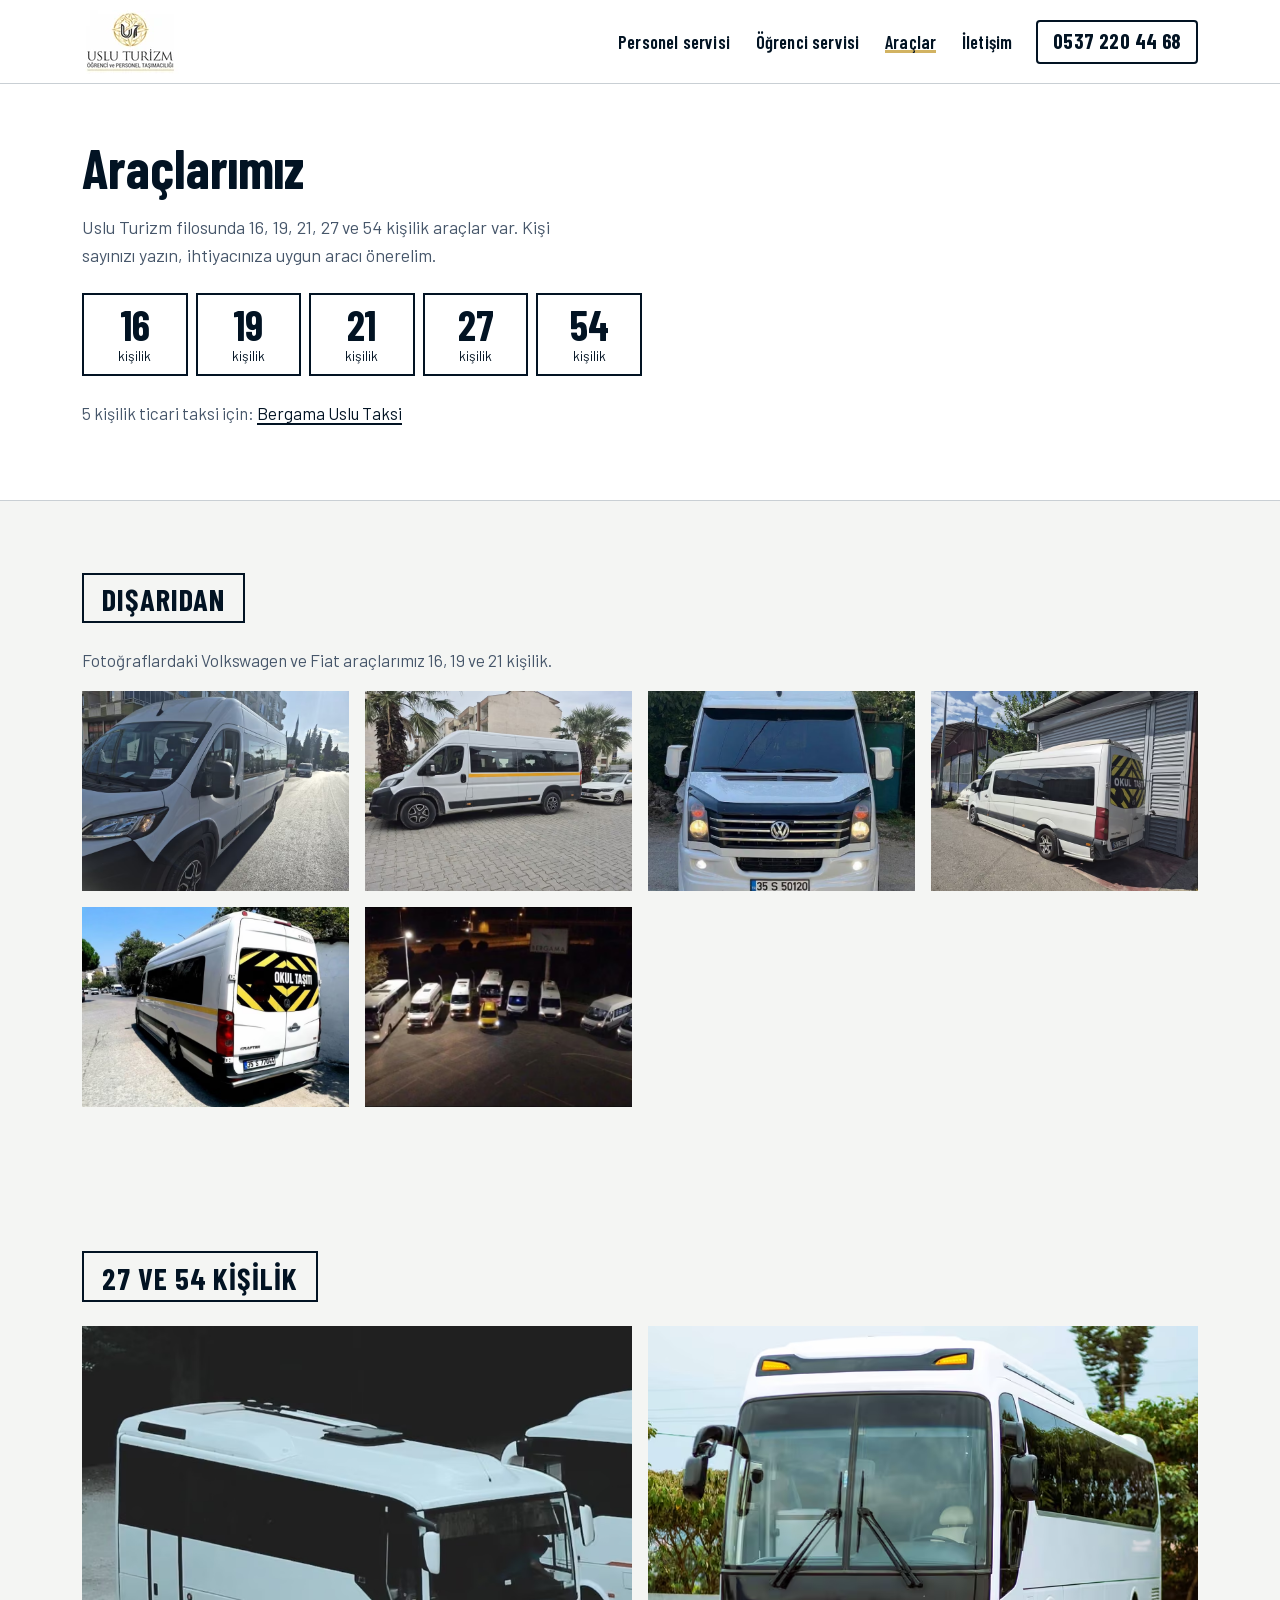
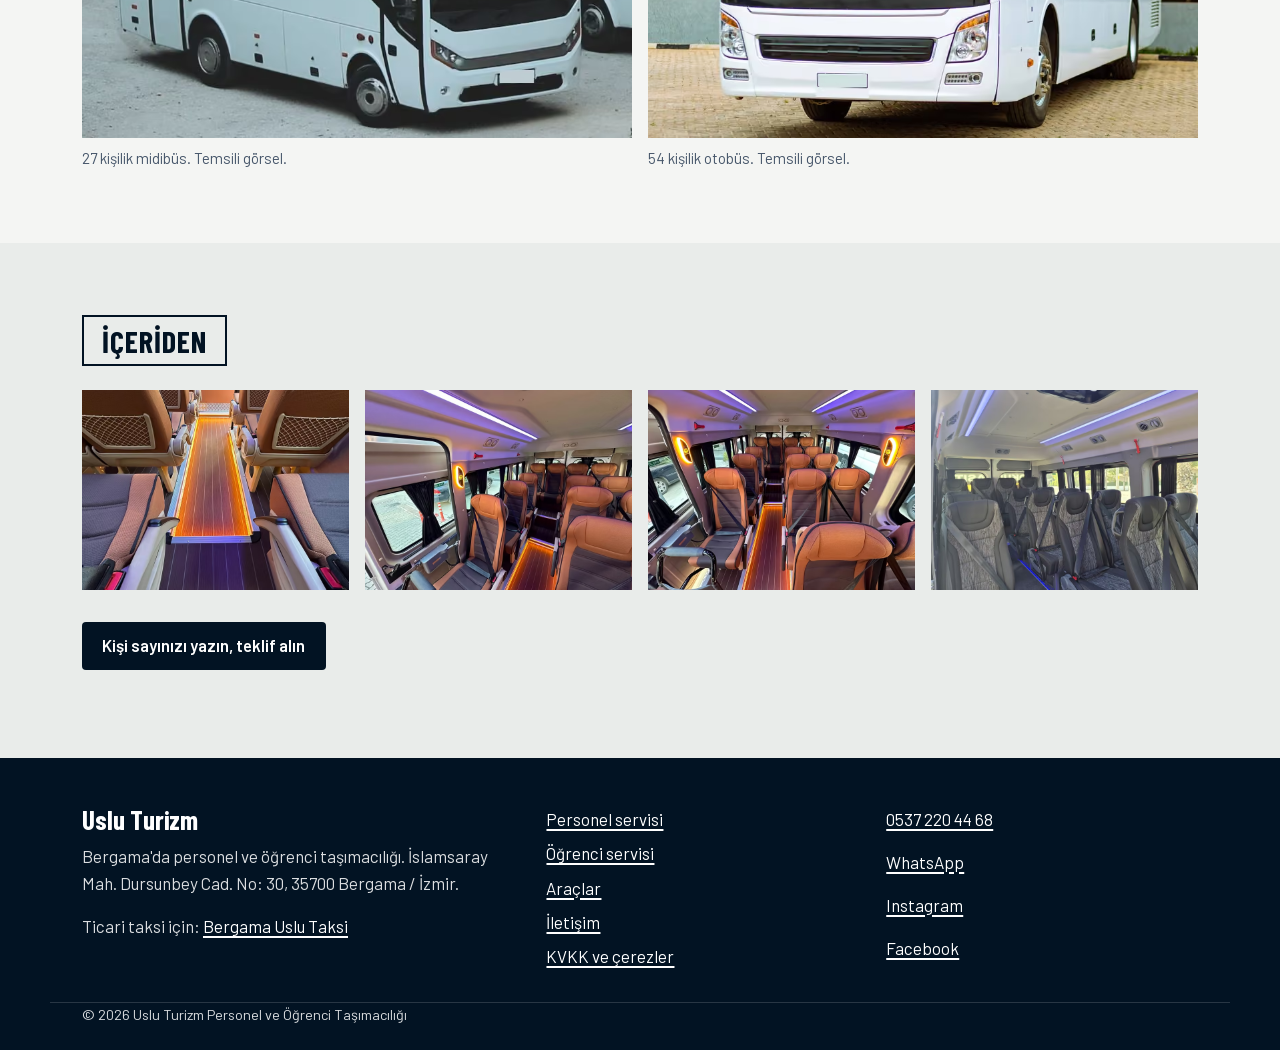
==== commit ede3726a: "Facebook sayfasi baglantisi" ====
--- a/araclar/index.html
+++ b/araclar/index.html
@@ -77,6 +77,7 @@
       <li><a href="tel:+905372204468" data-olcum="telefon">0537 220 44 68</a></li>
       <li><a href="https://wa.me/905372204468?text=Merhaba%2C%20servis%20i%C3%A7in%20teklif%20almak%20istiyorum." data-olcum="whatsapp" rel="noopener">WhatsApp</a></li>
       <li><a href="https://www.instagram.com/usluturizmbergama/" rel="noopener">Instagram</a></li>
+      <li><a href="https://www.facebook.com/profile.php?id=61596252101697" rel="noopener">Facebook</a></li>
     </ul>
   </div>
   <p class="kap alt-telif">© 2026 Uslu Turizm Personel ve Öğrenci Taşımacılığı</p>
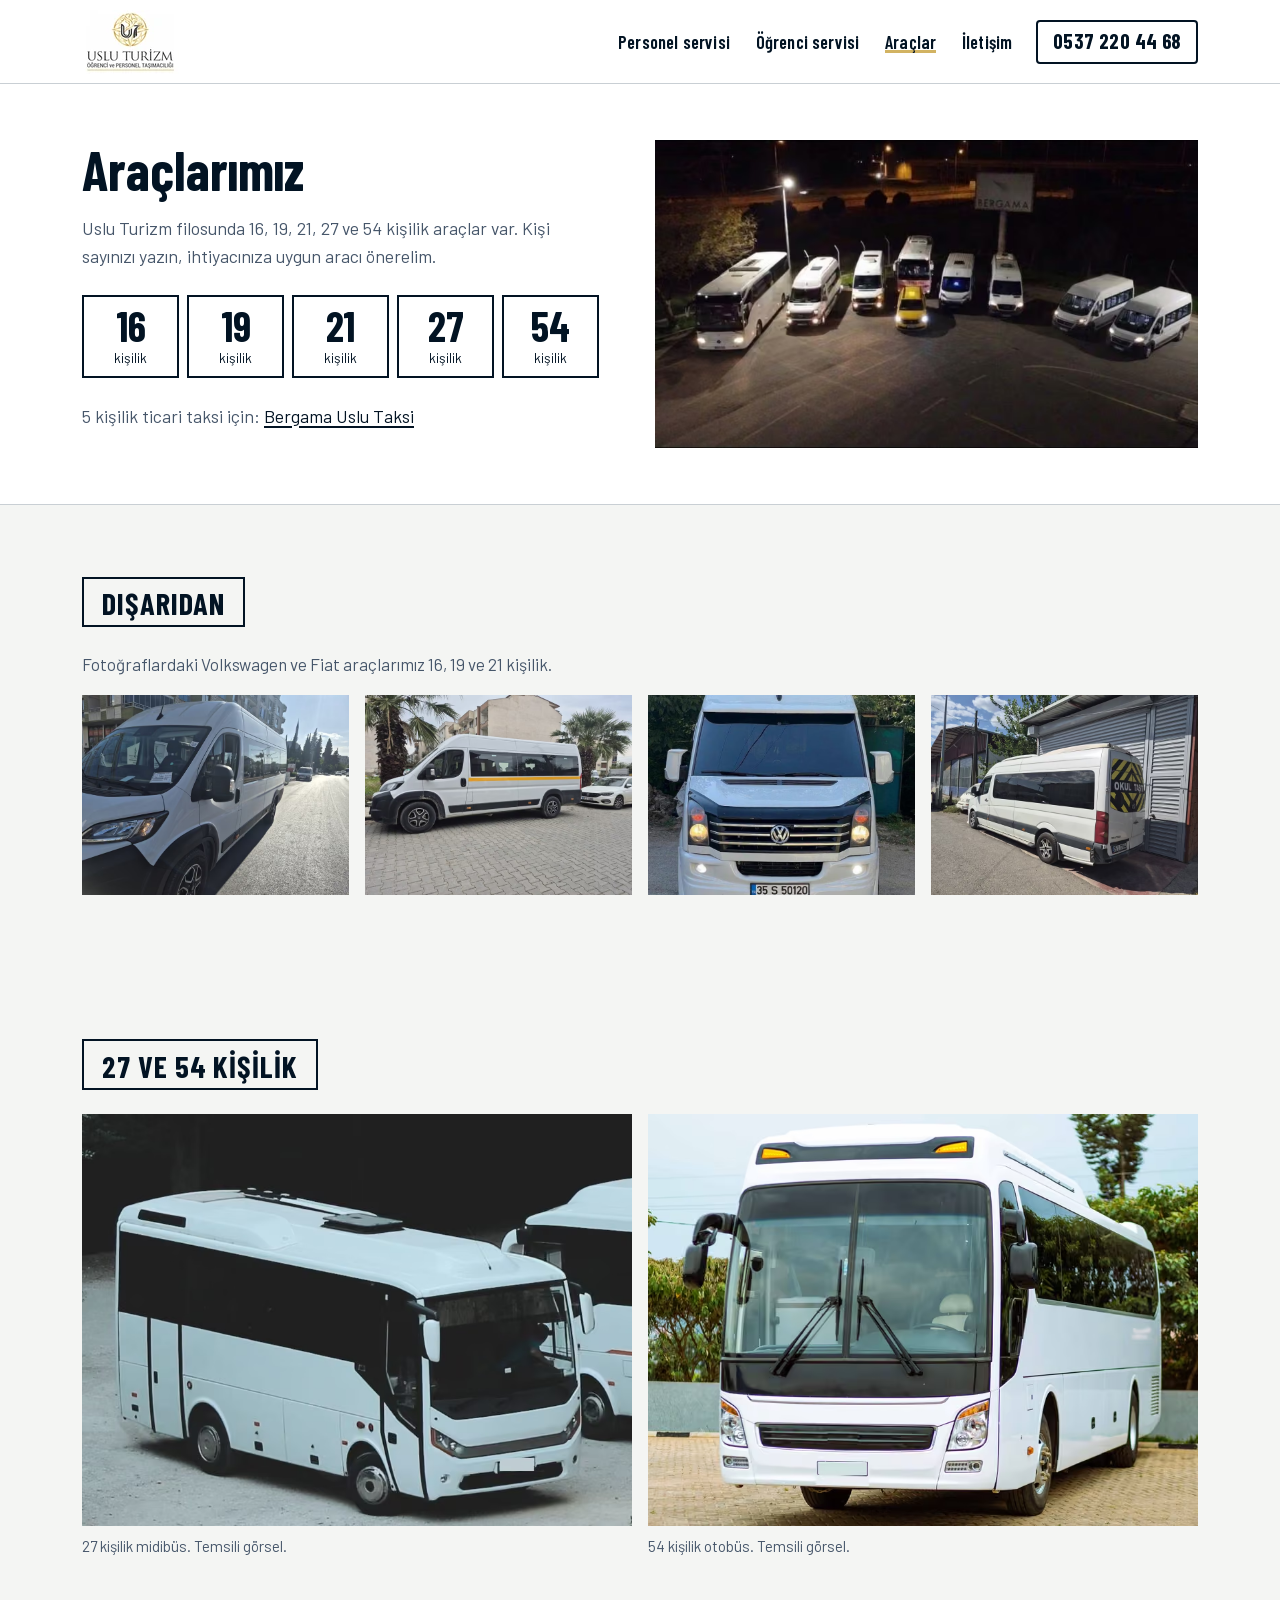
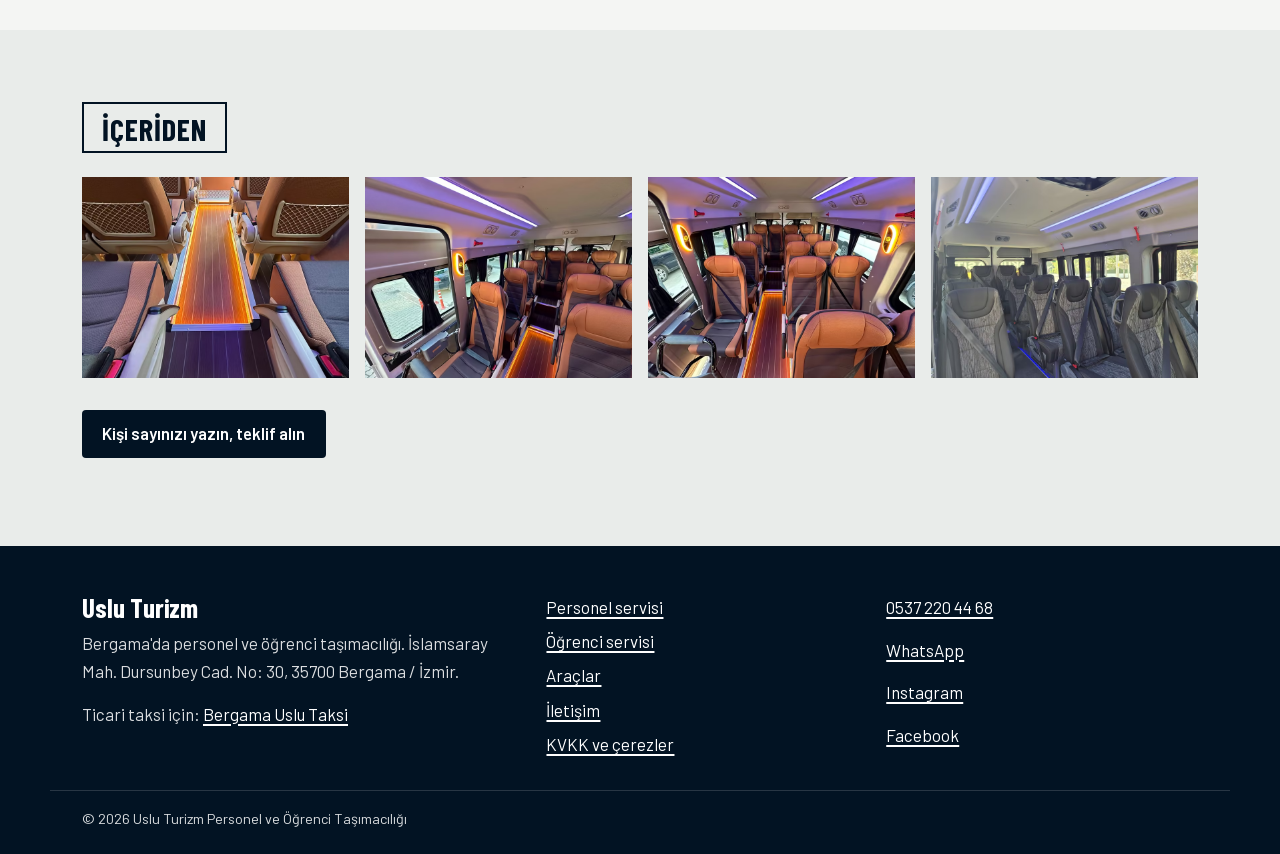
==== commit da89f3d0: "Araclar sayfasina filo fotografi" ====
--- a/araclar/index.html
+++ b/araclar/index.html
@@ -23,7 +23,7 @@
 
 
 </head>
-<body data-form="" data-wa="905372204468" data-etiket="">
+<body data-form="https://script.google.com/macros/s/AKfycbyMLToReuIkJI40wyHiSxAKQy--r7rZ4s2v7mqLsCz7SCUEbar6P2onL64e0BJCAirteQ/exec" data-wa="905372204468" data-etiket="">
 
 <a class="atla" href="#icerik">İçeriğe geç</a>
 <header class="ust">
@@ -37,18 +37,21 @@
   </div>
 </header><main id="icerik">
 <div class="sayfa-ust">
-  <div class="kap">
-    <h1>Araçlarımız</h1>
-    <p class="sayfa-giris">Uslu Turizm filosunda 16, 19, 21, 27 ve 54 kişilik araçlar var. Kişi sayınızı yazın, ihtiyacınıza uygun aracı önerelim.</p>
-    <ul class="kapasiteler" aria-label="Araç kapasiteleri"><li><span class="kap-sayi">16</span><span class="kap-birim">kişilik</span></li><li><span class="kap-sayi">19</span><span class="kap-birim">kişilik</span></li><li><span class="kap-sayi">21</span><span class="kap-birim">kişilik</span></li><li><span class="kap-sayi">27</span><span class="kap-birim">kişilik</span></li><li><span class="kap-sayi">54</span><span class="kap-birim">kişilik</span></li></ul>
-    <p class="taksi-not">5 kişilik ticari taksi için: <a href="https://www.bergamauslutaksi.com/">Bergama Uslu Taksi</a></p>
+  <div class="kap sayfa-ust-ic sayfa-ust-ic--foto">
+    <div class="sayfa-ust-metin">
+      <h1>Araçlarımız</h1>
+      <p class="sayfa-giris">Uslu Turizm filosunda 16, 19, 21, 27 ve 54 kişilik araçlar var. Kişi sayınızı yazın, ihtiyacınıza uygun aracı önerelim.</p>
+      <ul class="kapasiteler" aria-label="Araç kapasiteleri"><li><span class="kap-sayi">16</span><span class="kap-birim">kişilik</span></li><li><span class="kap-sayi">19</span><span class="kap-birim">kişilik</span></li><li><span class="kap-sayi">21</span><span class="kap-birim">kişilik</span></li><li><span class="kap-sayi">27</span><span class="kap-birim">kişilik</span></li><li><span class="kap-sayi">54</span><span class="kap-birim">kişilik</span></li></ul>
+      <p class="taksi-not">5 kişilik ticari taksi için: <a href="https://www.bergamauslutaksi.com/">Bergama Uslu Taksi</a></p>
+    </div>
+    <picture class="sayfa-ust-foto sayfa-ust-foto--genis"><source type="image/avif" srcset="../assets/img/filo-gece-800.avif 800w, ../assets/img/filo-gece-1096.avif 1096w" sizes="(min-width: 960px) 45vw, 100vw"><source type="image/webp" srcset="../assets/img/filo-gece-800.webp 800w, ../assets/img/filo-gece-1096.webp 1096w" sizes="(min-width: 960px) 45vw, 100vw"><img src="../assets/img/filo-gece-1096.jpg" srcset="../assets/img/filo-gece-800.jpg 800w, ../assets/img/filo-gece-1096.jpg 1096w" sizes="(min-width: 960px) 45vw, 100vw" width="1096" height="620" alt="Gece Bergama tabelası önünde dizili servis araçları ve otobüs" fetchpriority="high"></picture>
   </div>
 </div>
 <section class="bolum" aria-labelledby="dis-baslik">
   <div class="kap">
     <h2 class="levha" id="dis-baslik">Dışarıdan</h2>
     <p class="galeri-not">Fotoğraflardaki Volkswagen ve Fiat araçlarımız 16, 19 ve 21 kişilik.</p>
-    <div class="galeri"><figure><picture><source type="image/avif" srcset="../assets/img/ducato-on-800.avif 800w, ../assets/img/ducato-on-1600.avif 1600w" sizes="(min-width: 960px) 30vw, (min-width: 600px) 45vw, 100vw"><source type="image/webp" srcset="../assets/img/ducato-on-800.webp 800w, ../assets/img/ducato-on-1600.webp 1600w" sizes="(min-width: 960px) 30vw, (min-width: 600px) 45vw, 100vw"><img src="../assets/img/ducato-on-1600.jpg" srcset="../assets/img/ducato-on-800.jpg 800w, ../assets/img/ducato-on-1600.jpg 1600w" sizes="(min-width: 960px) 30vw, (min-width: 600px) 45vw, 100vw" width="1600" height="1200" alt="Beyaz Fiat Ducato servis aracı, ön çapraz görünüş" loading="lazy" decoding="async"></picture></figure><figure><picture><source type="image/avif" srcset="../assets/img/ducato-yan-800.avif 800w, ../assets/img/ducato-yan-1600.avif 1600w" sizes="(min-width: 960px) 30vw, (min-width: 600px) 45vw, 100vw"><source type="image/webp" srcset="../assets/img/ducato-yan-800.webp 800w, ../assets/img/ducato-yan-1600.webp 1600w" sizes="(min-width: 960px) 30vw, (min-width: 600px) 45vw, 100vw"><img src="../assets/img/ducato-yan-1600.jpg" srcset="../assets/img/ducato-yan-800.jpg 800w, ../assets/img/ducato-yan-1600.jpg 1600w" sizes="(min-width: 960px) 30vw, (min-width: 600px) 45vw, 100vw" width="1600" height="1200" alt="Sarı şeritli beyaz servis aracı, yan görünüş" loading="lazy" decoding="async"></picture></figure><figure><picture><source type="image/avif" srcset="../assets/img/crafter-on-800.avif 800w, ../assets/img/crafter-on-896.avif 896w" sizes="(min-width: 960px) 30vw, (min-width: 600px) 45vw, 100vw"><source type="image/webp" srcset="../assets/img/crafter-on-800.webp 800w, ../assets/img/crafter-on-896.webp 896w" sizes="(min-width: 960px) 30vw, (min-width: 600px) 45vw, 100vw"><img src="../assets/img/crafter-on-896.jpg" srcset="../assets/img/crafter-on-800.jpg 800w, ../assets/img/crafter-on-896.jpg 896w" sizes="(min-width: 960px) 30vw, (min-width: 600px) 45vw, 100vw" width="896" height="1195" alt="Beyaz Volkswagen Crafter, önden" loading="lazy" decoding="async"></picture></figure><figure><picture><source type="image/avif" srcset="../assets/img/okul-tasiti-yan-800.avif 800w, ../assets/img/okul-tasiti-yan-1600.avif 1600w" sizes="(min-width: 960px) 30vw, (min-width: 600px) 45vw, 100vw"><source type="image/webp" srcset="../assets/img/okul-tasiti-yan-800.webp 800w, ../assets/img/okul-tasiti-yan-1600.webp 1600w" sizes="(min-width: 960px) 30vw, (min-width: 600px) 45vw, 100vw"><img src="../assets/img/okul-tasiti-yan-1600.jpg" srcset="../assets/img/okul-tasiti-yan-800.jpg 800w, ../assets/img/okul-tasiti-yan-1600.jpg 1600w" sizes="(min-width: 960px) 30vw, (min-width: 600px) 45vw, 100vw" width="1600" height="1200" alt="Arka camında OKUL TAŞITI yazan Volkswagen Crafter" loading="lazy" decoding="async"></picture></figure><figure><picture><source type="image/avif" srcset="../assets/img/okul-tasiti-arka-800.avif 800w, ../assets/img/okul-tasiti-arka-1195.avif 1195w" sizes="(min-width: 960px) 30vw, (min-width: 600px) 45vw, 100vw"><source type="image/webp" srcset="../assets/img/okul-tasiti-arka-800.webp 800w, ../assets/img/okul-tasiti-arka-1195.webp 1195w" sizes="(min-width: 960px) 30vw, (min-width: 600px) 45vw, 100vw"><img src="../assets/img/okul-tasiti-arka-1195.jpg" srcset="../assets/img/okul-tasiti-arka-800.jpg 800w, ../assets/img/okul-tasiti-arka-1195.jpg 1195w" sizes="(min-width: 960px) 30vw, (min-width: 600px) 45vw, 100vw" width="1195" height="896" alt="OKUL TAŞITI levhalı Volkswagen Crafter, arkadan" loading="lazy" decoding="async"></picture></figure><figure><picture><source type="image/avif" srcset="../assets/img/filo-gece-800.avif 800w, ../assets/img/filo-gece-1096.avif 1096w" sizes="(min-width: 960px) 30vw, (min-width: 600px) 45vw, 100vw"><source type="image/webp" srcset="../assets/img/filo-gece-800.webp 800w, ../assets/img/filo-gece-1096.webp 1096w" sizes="(min-width: 960px) 30vw, (min-width: 600px) 45vw, 100vw"><img src="../assets/img/filo-gece-1096.jpg" srcset="../assets/img/filo-gece-800.jpg 800w, ../assets/img/filo-gece-1096.jpg 1096w" sizes="(min-width: 960px) 30vw, (min-width: 600px) 45vw, 100vw" width="1096" height="620" alt="Gece Bergama tabelası önünde dizili servis araçları ve otobüs" loading="lazy" decoding="async"></picture></figure></div>
+    <div class="galeri"><figure><picture><source type="image/avif" srcset="../assets/img/ducato-on-800.avif 800w, ../assets/img/ducato-on-1600.avif 1600w" sizes="(min-width: 960px) 30vw, (min-width: 600px) 45vw, 100vw"><source type="image/webp" srcset="../assets/img/ducato-on-800.webp 800w, ../assets/img/ducato-on-1600.webp 1600w" sizes="(min-width: 960px) 30vw, (min-width: 600px) 45vw, 100vw"><img src="../assets/img/ducato-on-1600.jpg" srcset="../assets/img/ducato-on-800.jpg 800w, ../assets/img/ducato-on-1600.jpg 1600w" sizes="(min-width: 960px) 30vw, (min-width: 600px) 45vw, 100vw" width="1600" height="1200" alt="Beyaz Fiat Ducato servis aracı, ön çapraz görünüş" loading="lazy" decoding="async"></picture></figure><figure><picture><source type="image/avif" srcset="../assets/img/ducato-yan-800.avif 800w, ../assets/img/ducato-yan-1600.avif 1600w" sizes="(min-width: 960px) 30vw, (min-width: 600px) 45vw, 100vw"><source type="image/webp" srcset="../assets/img/ducato-yan-800.webp 800w, ../assets/img/ducato-yan-1600.webp 1600w" sizes="(min-width: 960px) 30vw, (min-width: 600px) 45vw, 100vw"><img src="../assets/img/ducato-yan-1600.jpg" srcset="../assets/img/ducato-yan-800.jpg 800w, ../assets/img/ducato-yan-1600.jpg 1600w" sizes="(min-width: 960px) 30vw, (min-width: 600px) 45vw, 100vw" width="1600" height="1200" alt="Sarı şeritli beyaz servis aracı, yan görünüş" loading="lazy" decoding="async"></picture></figure><figure><picture><source type="image/avif" srcset="../assets/img/crafter-on-800.avif 800w, ../assets/img/crafter-on-896.avif 896w" sizes="(min-width: 960px) 30vw, (min-width: 600px) 45vw, 100vw"><source type="image/webp" srcset="../assets/img/crafter-on-800.webp 800w, ../assets/img/crafter-on-896.webp 896w" sizes="(min-width: 960px) 30vw, (min-width: 600px) 45vw, 100vw"><img src="../assets/img/crafter-on-896.jpg" srcset="../assets/img/crafter-on-800.jpg 800w, ../assets/img/crafter-on-896.jpg 896w" sizes="(min-width: 960px) 30vw, (min-width: 600px) 45vw, 100vw" width="896" height="1195" alt="Beyaz Volkswagen Crafter, önden" loading="lazy" decoding="async"></picture></figure><figure><picture><source type="image/avif" srcset="../assets/img/okul-tasiti-yan-800.avif 800w, ../assets/img/okul-tasiti-yan-1600.avif 1600w" sizes="(min-width: 960px) 30vw, (min-width: 600px) 45vw, 100vw"><source type="image/webp" srcset="../assets/img/okul-tasiti-yan-800.webp 800w, ../assets/img/okul-tasiti-yan-1600.webp 1600w" sizes="(min-width: 960px) 30vw, (min-width: 600px) 45vw, 100vw"><img src="../assets/img/okul-tasiti-yan-1600.jpg" srcset="../assets/img/okul-tasiti-yan-800.jpg 800w, ../assets/img/okul-tasiti-yan-1600.jpg 1600w" sizes="(min-width: 960px) 30vw, (min-width: 600px) 45vw, 100vw" width="1600" height="1200" alt="Arka camında OKUL TAŞITI yazan Volkswagen Crafter" loading="lazy" decoding="async"></picture></figure></div>
   </div>
 </section>
 <section class="bolum" aria-labelledby="buyuk-baslik">
--- a/assets/site.css
+++ b/assets/site.css
@@ -164,7 +164,7 @@
 .alan input::placeholder, .alan textarea::placeholder { color: #7a8591; }
 .alan input[aria-invalid="true"] { border-color: var(--hata); }
 .secimler { border: 0; padding: 0; }
-.secim { display: inline-flex; align-items: center; gap: .45rem; min-height: 44px; margin-right: 1.25rem; }
+.secim { display: flex; align-items: center; gap: .45rem; min-height: 44px; }
 .secim input, .onay input { width: 20px; height: 20px; accent-color: var(--lacivert); margin: 0; }
 .onay { display: flex; align-items: flex-start; gap: .6rem; margin: .5rem 0 .25rem; font-size: .98rem; }
 .onay input { flex: 0 0 auto; margin-top: .2rem; }
@@ -185,6 +185,7 @@
 .sayfa-ust .teklif-alani { padding: 0; background: none; }
 .sayfa-ust .teklif-kutu { margin: 0; max-width: none; background: var(--zemin); }
 .sayfa-ust-foto img { width: 100%; aspect-ratio: 4 / 3; object-fit: cover; }
+.sayfa-ust-foto--genis img { aspect-ratio: auto; }
 .taksi-not { margin-top: 1rem; color: var(--metin-2); }
 .yan-foto { display: none; margin-top: 1.5rem; }
 
@@ -247,7 +248,7 @@
 @media (min-width: 600px) {
   .alan-cift { display: grid; grid-template-columns: 1fr 1fr; gap: 0 1rem; }
   .giris-metin, .giris-hat { padding-left: 32px; padding-right: 32px; }
-  .kap { padding: 0 32px; }
+  .kap { padding-left: 32px; padding-right: 32px; }
   .teklif-alani > .teklif-kutu { margin: 0 auto; }
 }
 
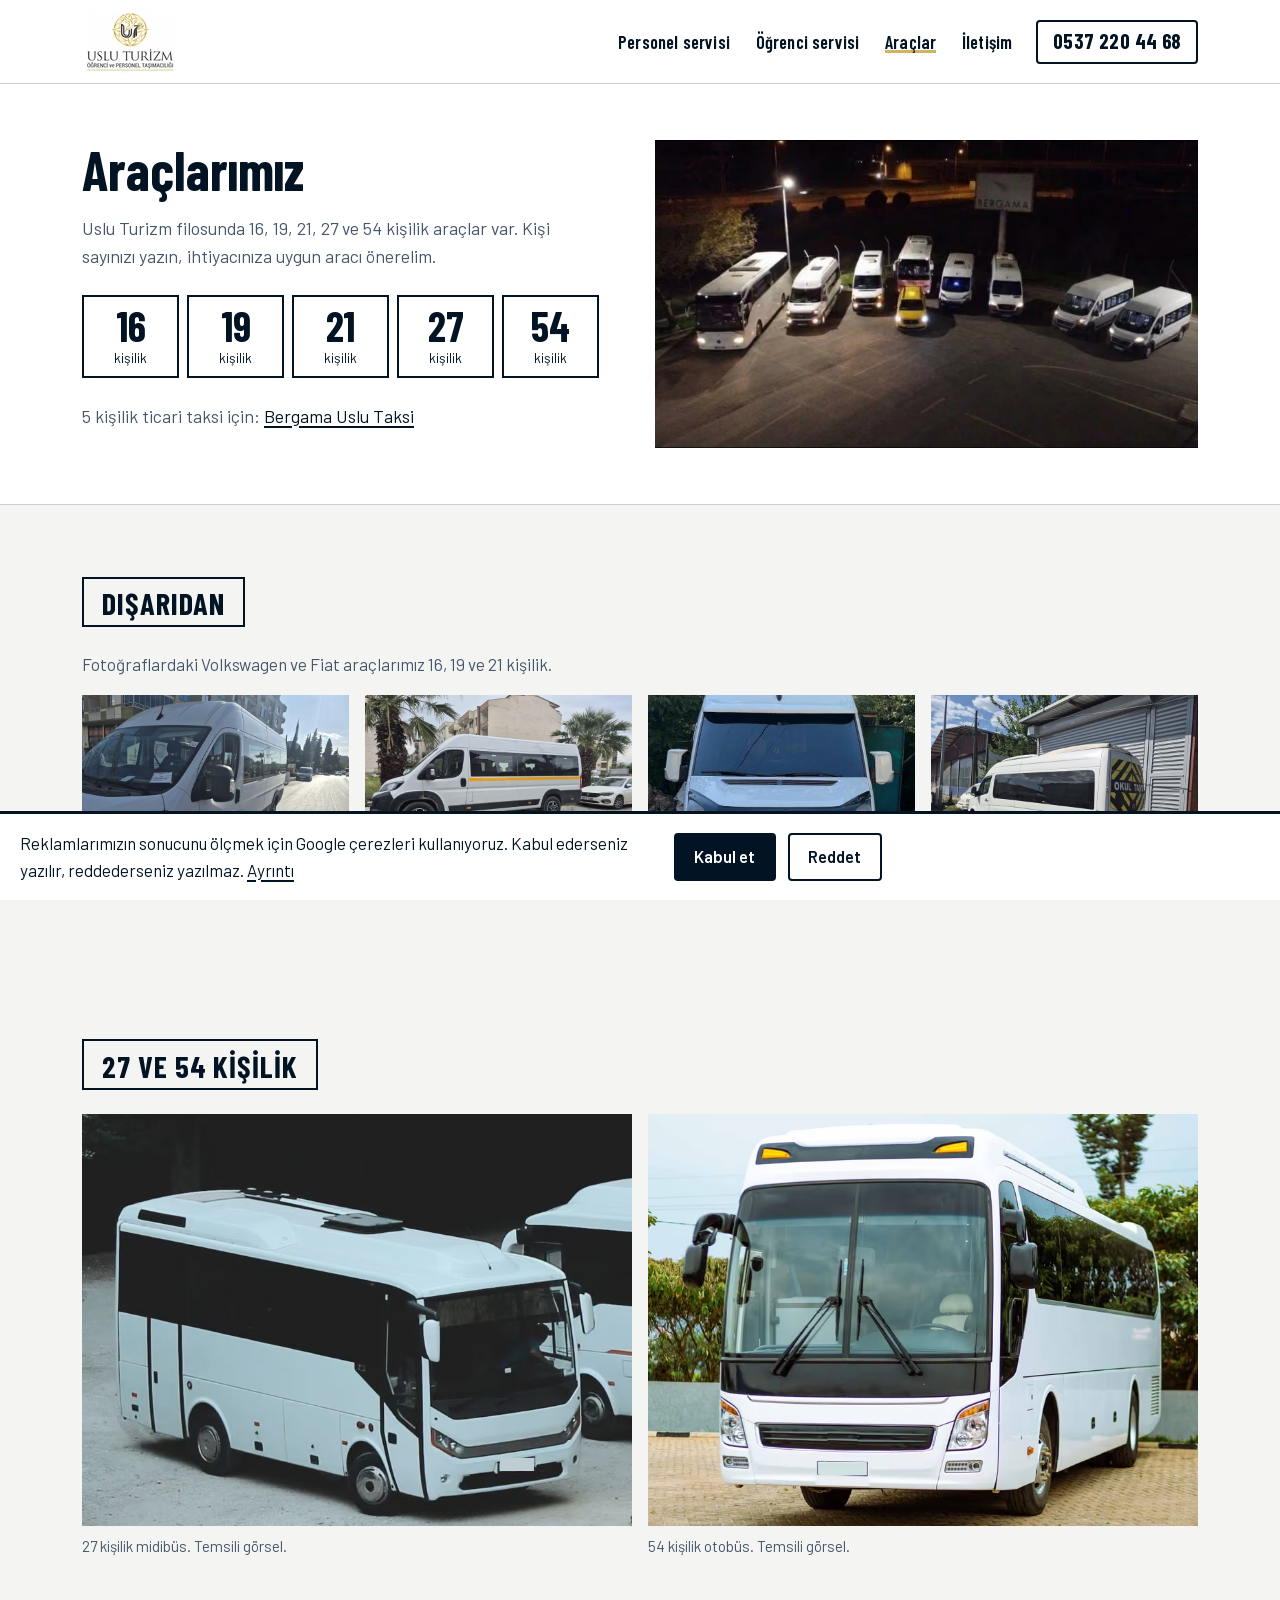
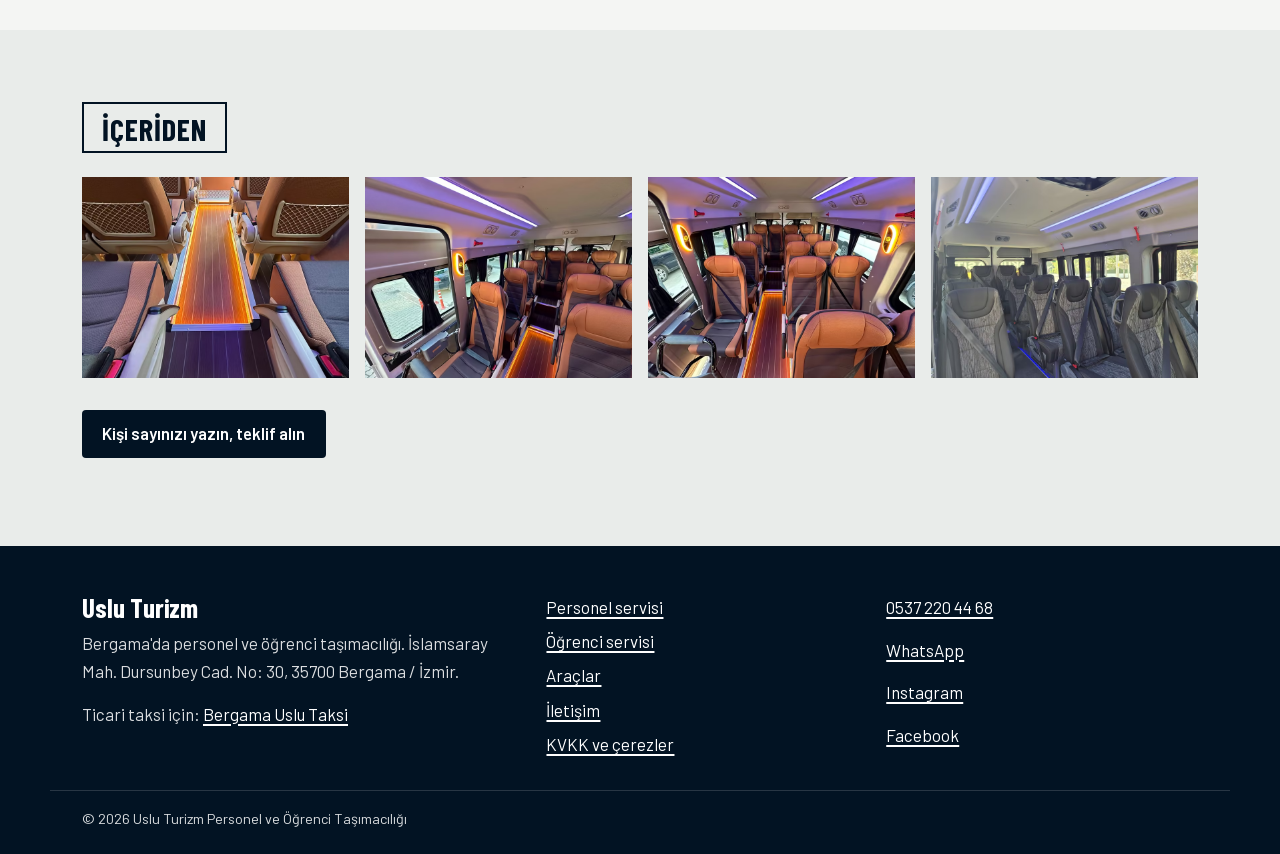
==== commit 0311053a: "Google Ads etiketi ve donusumler (form, telefon, WhatsApp), cerez onayi" ====
--- a/araclar/index.html
+++ b/araclar/index.html
@@ -5,14 +5,14 @@
 <meta name="viewport" content="width=device-width, initial-scale=1">
 <title>Araçlarımız: 16-54 Kişilik Servis Araçları | Uslu Turizm</title>
 <meta name="description" content="Uslu Turizm filosunda 16, 19, 21, 27 ve 54 kişilik araçlar var. Araçların fotoğraflarına bakın, ihtiyacınıza göre teklif isteyin.">
-<meta name="robots" content="noindex, nofollow">
+<meta name="robots" content="index, follow">
 <link rel="canonical" href="https://usluturizmbergama.com/araclar/">
+<meta property="og:url" content="https://usluturizmbergama.com/araclar/">
 <meta property="og:type" content="website">
 <meta property="og:locale" content="tr_TR">
 <meta property="og:site_name" content="Uslu Turizm">
 <meta property="og:title" content="Araçlarımız: 16-54 Kişilik Servis Araçları | Uslu Turizm">
 <meta property="og:description" content="Uslu Turizm filosunda 16, 19, 21, 27 ve 54 kişilik araçlar var. Araçların fotoğraflarına bakın, ihtiyacınıza göre teklif isteyin.">
-<meta property="og:url" content="https://usluturizmbergama.com/araclar/">
 <meta property="og:image" content="https://usluturizmbergama.com/assets/img/paylasim-1200x630.jpg">
 <meta name="theme-color" content="#021323">
 <link rel="icon" type="image/png" sizes="32x32" href="../assets/simge/simge-32.png">
@@ -20,10 +20,17 @@
 <link rel="preload" href="../assets/fonts/barlow-condensed-700-latin.woff2" as="font" type="font/woff2" crossorigin>
 <link rel="stylesheet" href="../assets/fonts.css">
 <link rel="stylesheet" href="../assets/site.css">
-
+<script>
+window.dataLayer=window.dataLayer||[];function gtag(){dataLayer.push(arguments);}
+gtag('consent','default',{ad_storage:'denied',ad_user_data:'denied',ad_personalization:'denied',analytics_storage:'denied',wait_for_update:500});
+try{if(localStorage.getItem('cerez')==='kabul'){gtag('consent','update',{ad_storage:'granted',ad_user_data:'granted',ad_personalization:'granted',analytics_storage:'granted'});}}catch(h){}
+gtag('js',new Date());gtag('config','AW-18586448203');
+</script>
+<script async src="https://www.googletagmanager.com/gtag/js?id=AW-18586448203"></script>
 
 </head>
-<body data-form="https://script.google.com/macros/s/AKfycbyMLToReuIkJI40wyHiSxAKQy--r7rZ4s2v7mqLsCz7SCUEbar6P2onL64e0BJCAirteQ/exec" data-wa="905372204468" data-etiket="">
+<body data-form="https://script.google.com/macros/s/AKfycbyMLToReuIkJI40wyHiSxAKQy--r7rZ4s2v7mqLsCz7SCUEbar6P2onL64e0BJCAirteQ/exec" data-wa="905372204468" data-etiket="AW-18586448203"
+  data-donusum-form="DPKICMqSlrwdEMvi2p5F" data-donusum-telefon="TnUkCM2SlrwdEMvi2p5F" data-donusum-whatsapp="5Ie2CNCSlrwdEMvi2p5F">
 
 <a class="atla" href="#icerik">İçeriğe geç</a>
 <header class="ust">
--- a/assets/site.css
+++ b/assets/site.css
@@ -213,6 +213,10 @@
 .metin-sayfa { max-width: 760px; padding-top: 2.5rem; padding-bottom: 3rem; }
 .metin-sayfa h1 { font: 700 clamp(2rem, 4vw, 3rem)/1.05 var(--kosul); margin-bottom: 1.25rem; }
 .metin-sayfa h2 { font: 700 1.45rem/1.2 var(--kosul); margin: 2rem 0 .5rem; scroll-margin-top: 1rem; }
+.bulunamadi { min-height: 60vh; }
+.bulunamadi-liste { margin: 0 0 1.5rem; padding-left: 1.25rem; }
+.bulunamadi-liste li { padding: .4rem 0; }
+.bulunamadi-liste a { font-weight: 600; }
 
 /* Alt */
 .alt { background: var(--lacivert); color: rgba(255, 255, 255, .86); padding: 3rem 0 1.5rem; }
